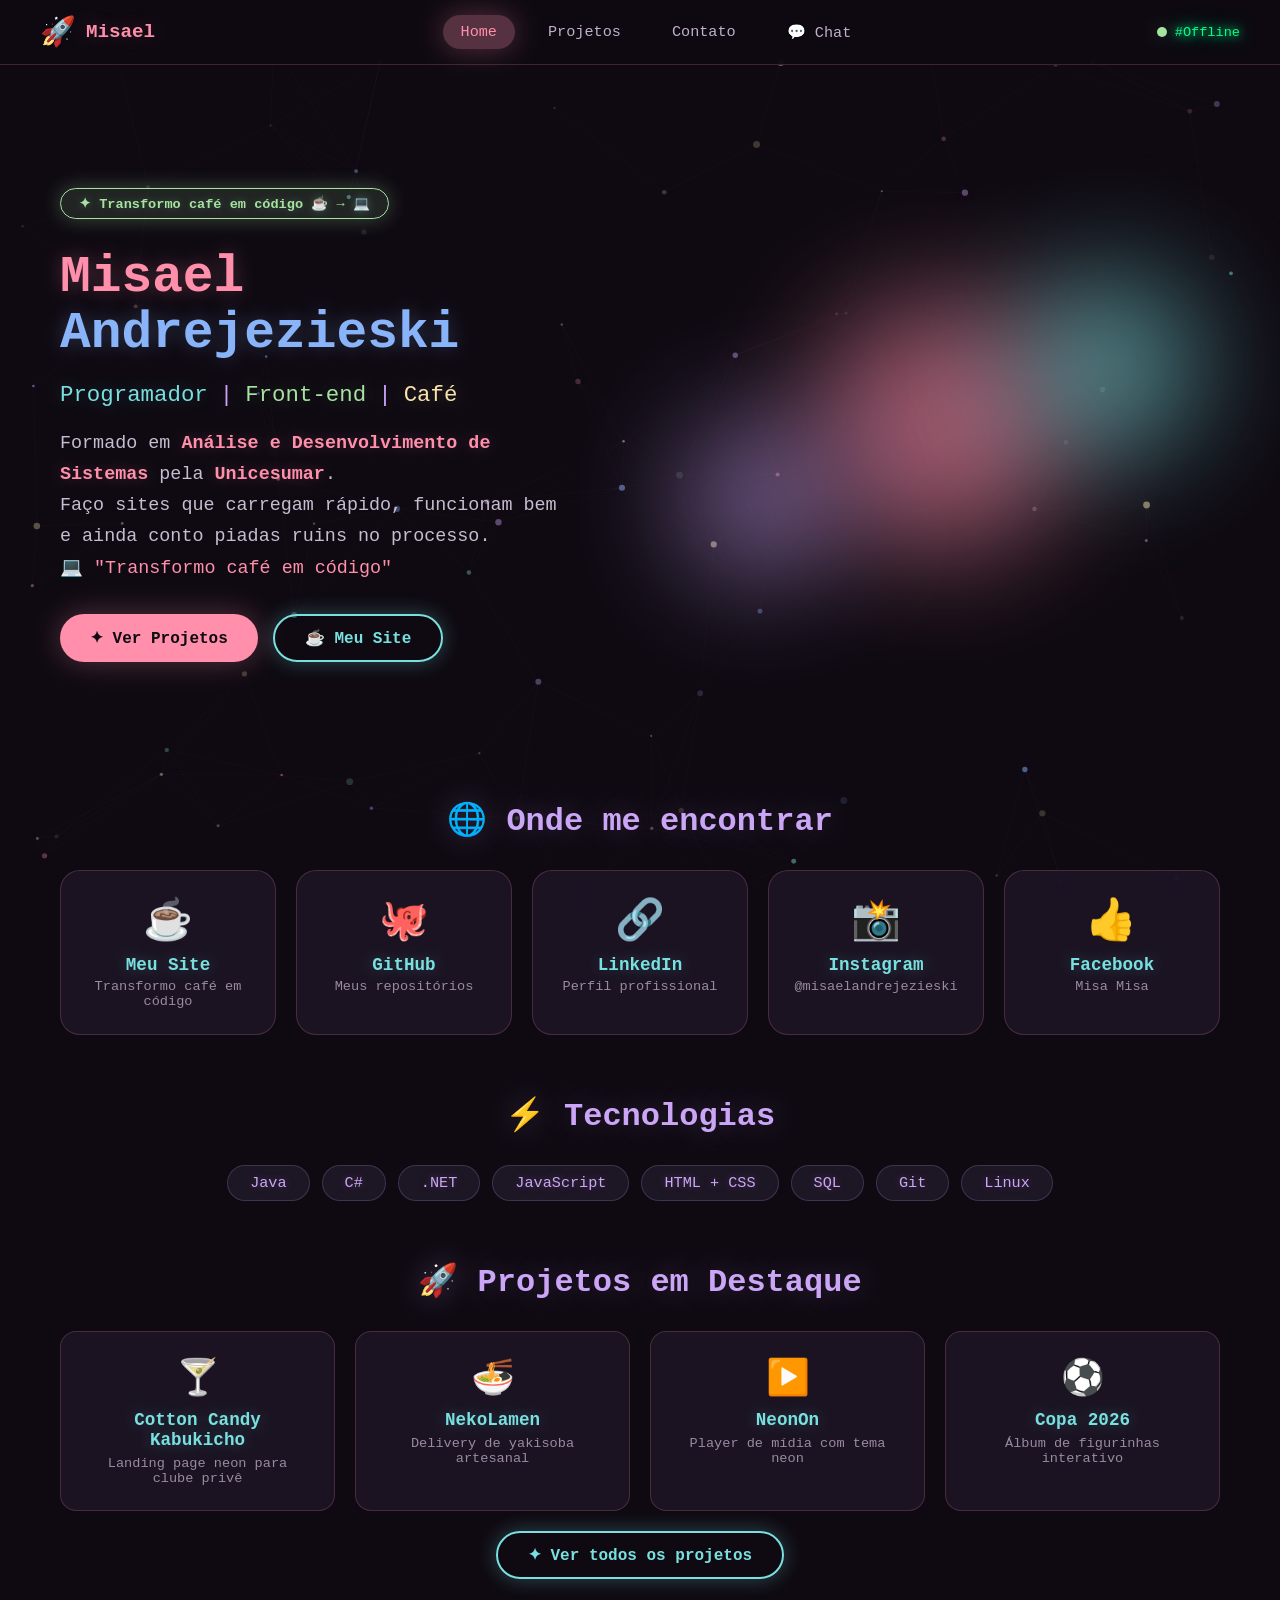
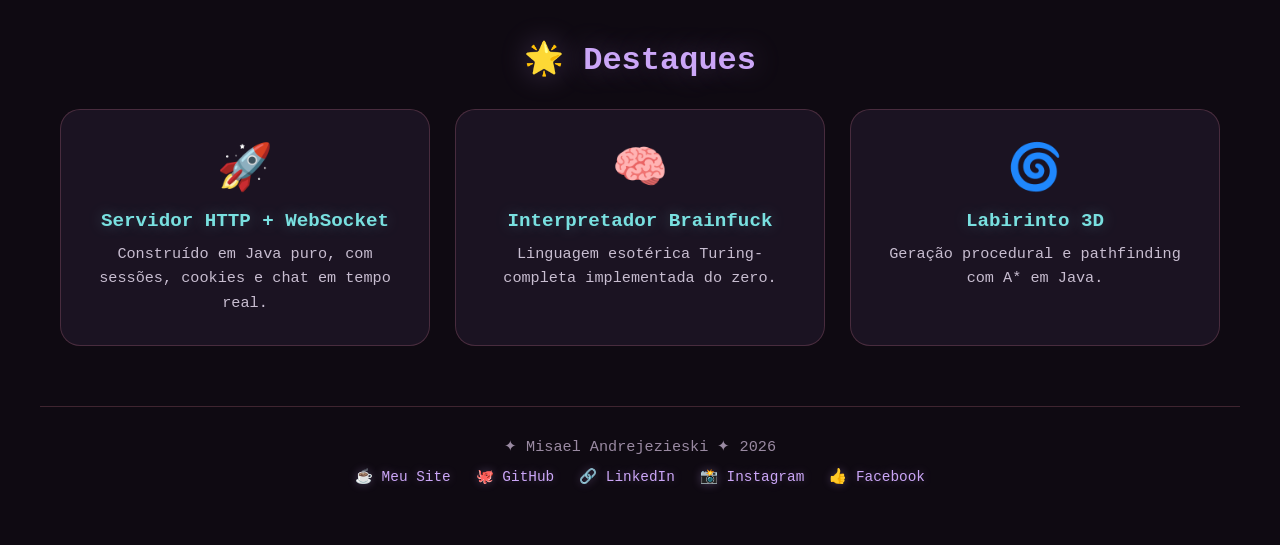
==== public/index.html @ 9b592e74 "update" ====
<!DOCTYPE html>
<html lang="pt-br">
<head>
    <meta charset="UTF-8">
    <meta name="viewport" content="width=device-width, initial-scale=1.0">
    <title>Misael Andrejezieski | Portfólio</title>
    <link rel="stylesheet" href="style.css">
</head>
<body>
    <canvas id="particles"></canvas>

    <nav class="navbar">
        <div class="nav-container">
            <div class="nav-brand">
                <span class="logo">🚀</span>
                <span class="glitch-text" data-text="Misael">Misael</span>
            </div>
            <ul class="nav-menu">
                <li><a href="/" class="active">Home</a></li>
                <li><a href="/projetos">Projetos</a></li>
                <li><a href="/contato">Contato</a></li>
                <li><a href="/ws">💬 Chat</a></li>
            </ul>
            <div class="nav-status">
                <span class="status-dot online"></span>
                <span class="neon-text">#Online</span>
            </div>
        </div>
    </nav>

    <main>
        <section class="hero">
            <div class="hero-content">
                <div class="hero-badge">
                    <span class="neon-badge">✦ Transformo café em código ☕ → 💻</span>
                </div>
                <h1 class="hero-title">
                    <span class="neon-text-pink">Misael</span>
                    <span class="neon-text-blue">Andrejezieski</span>
                </h1>
                <h2 class="hero-subtitle">
                    <span class="neon-text-cyan">Programador</span>
                    <span class="neon-text-purple">|</span>
                    <span class="neon-text-green">Front-end</span>
                    <span class="neon-text-purple">|</span>
                    <span class="neon-text-yellow">Café</span>
                </h2>
                <p class="hero-description">
                    Formado em <strong>Análise e Desenvolvimento de Sistemas</strong> pela <strong>Unicesumar</strong>.<br>
                    Faço sites que carregam rápido, funcionam bem e ainda conto piadas ruins no processo.<br>
                    <span style="color: var(--neon-pink);">💻 "Transformo café em código"</span>
                </p>
                <div class="hero-buttons">
                    <a href="/projetos" class="btn neon-btn-primary">✦ Ver Projetos</a>
                    <a href="https://misaandrejezieski.github.io/Misa/" target="_blank" class="btn neon-btn-secondary">☕ Meu Site</a>
                </div>
            </div>
            <div class="hero-illustration">
                <div class="neon-orb pink"></div>
                <div class="neon-orb cyan"></div>
                <div class="neon-orb purple"></div>
            </div>
        </section>

        <section class="social-links">
            <h2 class="neon-subtitle">🌐 Onde me encontrar</h2>
            <div class="social-grid">
                <a href="https://misaandrejezieski.github.io/Misa/" target="_blank" class="social-card neon-card">
                    <span class="social-icon">☕</span>
                    <span class="social-name">Meu Site</span>
                    <span class="social-desc">Transformo café em código</span>
                </a>
                <a href="https://github.com/MisaAndrejezieski" target="_blank" class="social-card neon-card">
                    <span class="social-icon">🐙</span>
                    <span class="social-name">GitHub</span>
                    <span class="social-desc">Meus repositórios</span>
                </a>
                <a href="https://www.linkedin.com/in/misael-andrejezieski-b4996720a/" target="_blank" class="social-card neon-card">
                    <span class="social-icon">🔗</span>
                    <span class="social-name">LinkedIn</span>
                    <span class="social-desc">Perfil profissional</span>
                </a>
                <a href="https://www.instagram.com/misaelandrejezieski/" target="_blank" class="social-card neon-card">
                    <span class="social-icon">📸</span>
                    <span class="social-name">Instagram</span>
                    <span class="social-desc">@misaelandrejezieski</span>
                </a>
                <a href="https://www.facebook.com/profile.php?id=100034358779961" target="_blank" class="social-card neon-card">
                    <span class="social-icon">👍</span>
                    <span class="social-name">Facebook</span>
                    <span class="social-desc">Misa Misa</span>
                </a>
            </div>
        </section>

        <section class="skills">
            <h2 class="neon-subtitle">⚡ Tecnologias</h2>
            <div class="skills-grid">
                <span class="skill-tag neon-tag">Java</span>
                <span class="skill-tag neon-tag">C#</span>
                <span class="skill-tag neon-tag">.NET</span>
                <span class="skill-tag neon-tag">JavaScript</span>
                <span class="skill-tag neon-tag">HTML + CSS</span>
                <span class="skill-tag neon-tag">SQL</span>
                <span class="skill-tag neon-tag">Git</span>
                <span class="skill-tag neon-tag">Linux</span>
            </div>
        </section>

        <section class="projetos-destaque">
            <h2 class="neon-subtitle">🚀 Projetos em Destaque</h2>
            <div class="destaque-grid">
                <a href="https://misaandrejezieski.github.io/Cotton-Candy-Kabukicho/" target="_blank" class="destaque-card neon-card">
                    <span class="destaque-icon">🍸</span>
                    <h3>Cotton Candy Kabukicho</h3>
                    <p>Landing page neon para clube privê</p>
                </a>
                <a href="https://misaandrejezieski.github.io/NekoLamen/" target="_blank" class="destaque-card neon-card">
                    <span class="destaque-icon">🍜</span>
                    <h3>NekoLamen</h3>
                    <p>Delivery de yakisoba artesanal</p>
                </a>
                <a href="https://misaandrejezieski.github.io/NeonOn/" target="_blank" class="destaque-card neon-card">
                    <span class="destaque-icon">▶️</span>
                    <h3>NeonOn</h3>
                    <p>Player de mídia com tema neon</p>
                </a>
                <a href="https://misaandrejezieski.github.io/Copa-2026/" target="_blank" class="destaque-card neon-card">
                    <span class="destaque-icon">⚽</span>
                    <h3>Copa 2026</h3>
                    <p>Álbum de figurinhas interativo</p>
                </a>
            </div>
            <div style="text-align: center; margin-top: 20px;">
                <a href="/projetos" class="btn neon-btn-secondary">✦ Ver todos os projetos</a>
            </div>
        </section>

        <section class="highlights">
            <h2 class="neon-subtitle">🌟 Destaques</h2>
            <div class="highlights-grid">
                <div class="highlight-card neon-card">
                    <span class="highlight-icon">🚀</span>
                    <h3>Servidor HTTP + WebSocket</h3>
                    <p>Construído em Java puro, com sessões, cookies e chat em tempo real.</p>
                </div>
                <div class="highlight-card neon-card">
                    <span class="highlight-icon">🧠</span>
                    <h3>Interpretador Brainfuck</h3>
                    <p>Linguagem esotérica Turing-completa implementada do zero.</p>
                </div>
                <div class="highlight-card neon-card">
                    <span class="highlight-icon">🌀</span>
                    <h3>Labirinto 3D</h3>
                    <p>Geração procedural e pathfinding com A* em Java.</p>
                </div>
            </div>
        </section>

        <footer class="neon-footer">
            <p>✦ Misael Andrejezieski ✦ 2026</p>
            <div class="footer-links">
                <a href="https://misaandrejezieski.github.io/Misa/" target="_blank" class="neon-link-footer">☕ Meu Site</a>
                <a href="https://github.com/MisaAndrejezieski" target="_blank" class="neon-link-footer">🐙 GitHub</a>
                <a href="https://www.linkedin.com/in/misael-andrejezieski-b4996720a/" target="_blank" class="neon-link-footer">🔗 LinkedIn</a>
                <a href="https://www.instagram.com/misaelandrejezieski/" target="_blank" class="neon-link-footer">📸 Instagram</a>
                <a href="https://www.facebook.com/profile.php?id=100034358779961" target="_blank" class="neon-link-footer">👍 Facebook</a>
            </div>
        </footer>
    </main>

    <script src="script.js"></script>
</body>
</html>
---- public/style.css ----
/* ========== RESET ========== */
* {
    margin: 0;
    padding: 0;
    box-sizing: border-box;
}

body {
    font-family: 'Segoe UI', 'Courier New', monospace;
    background: #0f0a12;
    color: #e0d6e8;
    min-height: 100vh;
    overflow-x: hidden;
    padding-top: 70px;
}

/* ========== FUNDO COM PARTÍCULAS ========== */
#particles {
    position: fixed;
    top: 0;
    left: 0;
    width: 100%;
    height: 100%;
    z-index: 0;
    pointer-events: none;
}

/* ========== CORES NEON PASTEL ========== */
:root {
    --neon-pink: #ff8fab;
    --neon-pink-glow: rgba(255, 143, 171, 0.3);
    --neon-blue: #89b4fa;
    --neon-blue-glow: rgba(137, 180, 250, 0.3);
    --neon-cyan: #79e0e0;
    --neon-cyan-glow: rgba(121, 224, 224, 0.3);
    --neon-green: #a6e3a1;
    --neon-green-glow: rgba(166, 227, 161, 0.3);
    --neon-purple: #cba6f7;
    --neon-purple-glow: rgba(203, 166, 247, 0.3);
    --neon-yellow: #f9e2af;
    --neon-yellow-glow: rgba(249, 226, 175, 0.3);
    --bg-card: rgba(30, 22, 38, 0.85);
    --border-card: rgba(255, 143, 171, 0.2);
}

/* ========== TEXTO GLITCH ========== */
.glitch-text {
    position: relative;
    color: var(--neon-pink);
    text-shadow: 0 0 20px var(--neon-pink-glow);
    font-weight: 800;
}

.glitch-text::before,
.glitch-text::after {
    content: attr(data-text);
    position: absolute;
    top: 0;
    left: 0;
    width: 100%;
    height: 100%;
    opacity: 0;
}

.glitch-text:hover::before {
    animation: glitch 0.25s infinite;
    color: var(--neon-cyan);
    opacity: 1;
}

.glitch-text:hover::after {
    animation: glitch 0.25s infinite reverse;
    color: var(--neon-purple);
    opacity: 1;
}

@keyframes glitch {
    0% { transform: translate(1px, -1px); }
    25% { transform: translate(-1px, 1px); }
    50% { transform: translate(1px, 1px); }
    75% { transform: translate(-1px, -1px); }
    100% { transform: translate(0px, 0px); }
}

/* ========== TEXTOS NEON ========== */
.neon-text { color: #00ff88; text-shadow: 0 0 10px #00ff88, 0 0 20px #00ff88; }
.neon-text-pink { color: var(--neon-pink); text-shadow: 0 0 20px var(--neon-pink-glow); }
.neon-text-blue { color: var(--neon-blue); text-shadow: 0 0 20px var(--neon-blue-glow); }
.neon-text-cyan { color: var(--neon-cyan); text-shadow: 0 0 20px var(--neon-cyan-glow); }
.neon-text-green { color: var(--neon-green); text-shadow: 0 0 20px var(--neon-green-glow); }
.neon-text-purple { color: var(--neon-purple); text-shadow: 0 0 20px var(--neon-purple-glow); }
.neon-text-yellow { color: var(--neon-yellow); text-shadow: 0 0 20px var(--neon-yellow-glow); }

.neon-title {
    color: #ff00ff;
    font-size: 2.5em;
    text-shadow: 0 0 10px #ff00ff, 0 0 20px #ff00ff, 0 0 40px #ff00ff;
    animation: neonPulse 2s ease-in-out infinite;
}

.neon-subtitle {
    color: var(--neon-purple);
    font-size: 2em;
    font-weight: 700;
    text-shadow: 0 0 30px var(--neon-purple-glow);
    margin-bottom: 30px;
    text-align: center;
}

@keyframes neonPulse {
    0%, 100% { text-shadow: 0 0 10px #ff00ff, 0 0 20px #ff00ff, 0 0 40px #ff00ff; }
    50% { text-shadow: 0 0 20px #ff00ff, 0 0 40px #ff00ff, 0 0 80px #ff00ff; }
}

/* ========== BADGE ========== */
.neon-badge {
    display: inline-block;
    background: rgba(166, 227, 161, 0.12);
    color: var(--neon-green);
    padding: 6px 18px;
    border-radius: 30px;
    border: 1px solid var(--neon-green);
    font-size: 0.85em;
    font-weight: 600;
    text-shadow: 0 0 10px var(--neon-green-glow);
    box-shadow: 0 0 20px var(--neon-green-glow);
    animation: pulseBadge 2s ease-in-out infinite;
}

@keyframes pulseBadge {
    0%, 100% { box-shadow: 0 0 20px var(--neon-green-glow); }
    50% { box-shadow: 0 0 40px var(--neon-green-glow), 0 0 60px var(--neon-green-glow); }
}

/* ========== NAVBAR ========== */
.navbar {
    position: fixed;
    top: 0;
    left: 0;
    right: 0;
    background: rgba(15, 10, 18, 0.92);
    backdrop-filter: blur(20px);
    border-bottom: 1px solid var(--border-card);
    z-index: 1000;
    padding: 0 20px;
    height: 65px;
    display: flex;
    align-items: center;
}

.nav-container {
    max-width: 1200px;
    width: 100%;
    margin: 0 auto;
    display: flex;
    align-items: center;
    justify-content: space-between;
}

.nav-brand {
    display: flex;
    align-items: center;
    gap: 10px;
    font-size: 1.2em;
    font-weight: 800;
}

.nav-brand .logo {
    font-size: 1.5em;
    animation: float 3s ease-in-out infinite;
}

@keyframes float {
    0%, 100% { transform: translateY(0); }
    50% { transform: translateY(-4px); }
}

.nav-menu {
    display: flex;
    list-style: none;
    gap: 15px;
}

.nav-menu a {
    color: #c0b0c8;
    text-decoration: none;
    padding: 8px 18px;
    border-radius: 30px;
    transition: all 0.3s;
    font-weight: 500;
    font-size: 0.95em;
}

.nav-menu a:hover {
    color: var(--neon-pink);
    background: var(--neon-pink-glow);
    text-shadow: 0 0 20px var(--neon-pink-glow);
}

.nav-menu a.active {
    color: var(--neon-pink);
    background: var(--neon-pink-glow);
    box-shadow: 0 0 30px var(--neon-pink-glow);
}

.nav-status {
    display: flex;
    align-items: center;
    gap: 8px;
    font-size: 0.85em;
}

.status-dot {
    display: inline-block;
    width: 10px;
    height: 10px;
    border-radius: 50%;
    background: var(--neon-green);
    box-shadow: 0 0 20px var(--neon-green-glow);
    animation: pulse 1.5s ease-in-out infinite;
}

@keyframes pulse {
    0%, 100% { opacity: 1; transform: scale(1); }
    50% { opacity: 0.6; transform: scale(0.8); }
}

/* ========== HERO ========== */
.hero {
    display: grid;
    grid-template-columns: 1fr 1fr;
    gap: 50px;
    align-items: center;
    max-width: 1200px;
    margin: 40px auto 60px;
    padding: 0 20px;
    position: relative;
    z-index: 1;
    min-height: 70vh;
}

@media (max-width: 900px) {
    .hero {
        grid-template-columns: 1fr;
        text-align: center;
    }
}

.hero-content {
    display: flex;
    flex-direction: column;
    gap: 20px;
}

.hero-badge {
    margin-bottom: 10px;
}

.hero-title {
    font-size: 3.2em;
    font-weight: 800;
    line-height: 1.1;
}

.hero-title span {
    display: inline-block;
}

.hero-subtitle {
    font-size: 1.4em;
    font-weight: 400;
    display: flex;
    gap: 12px;
    flex-wrap: wrap;
}

@media (max-width: 900px) {
    .hero-subtitle {
        justify-content: center;
    }
}

.hero-description {
    font-size: 1.15em;
    line-height: 1.7;
    color: #c8bdd0;
    max-width: 500px;
}

@media (max-width: 900px) {
    .hero-description {
        max-width: 100%;
    }
}

.hero-description strong {
    color: var(--neon-pink);
    text-shadow: 0 0 15px var(--neon-pink-glow);
}

.hero-buttons {
    display: flex;
    gap: 15px;
    flex-wrap: wrap;
    margin-top: 10px;
}

@media (max-width: 900px) {
    .hero-buttons {
        justify-content: center;
    }
}

/* ========== BOTÕES ========== */
.btn {
    padding: 12px 30px;
    border-radius: 50px;
    font-weight: 600;
    font-size: 1em;
    text-decoration: none;
    transition: all 0.3s;
    border: none;
    cursor: pointer;
    display: inline-flex;
    align-items: center;
    gap: 8px;
}

.neon-btn-primary {
    background: var(--neon-pink);
    color: #0f0a12;
    box-shadow: 0 0 30px var(--neon-pink-glow);
}

.neon-btn-primary:hover {
    transform: scale(1.05);
    box-shadow: 0 0 50px var(--neon-pink-glow), 0 0 80px var(--neon-pink-glow);
}

.neon-btn-secondary {
    background: transparent;
    color: var(--neon-cyan);
    border: 2px solid var(--neon-cyan);
    box-shadow: 0 0 20px var(--neon-cyan-glow);
}

.neon-btn-secondary:hover {
    background: var(--neon-cyan);
    color: #0f0a12;
    transform: scale(1.05);
    box-shadow: 0 0 40px var(--neon-cyan-glow);
}

/* ========== ESFERAS DECORATIVAS ========== */
.hero-illustration {
    position: relative;
    display: flex;
    justify-content: center;
    align-items: center;
    height: 400px;
}

.neon-orb {
    position: absolute;
    border-radius: 50%;
    filter: blur(60px);
    opacity: 0.6;
    animation: orbFloat 6s ease-in-out infinite;
}

.neon-orb.pink {
    width: 250px;
    height: 250px;
    background: var(--neon-pink);
    animation-delay: 0s;
}

.neon-orb.cyan {
    width: 180px;
    height: 180px;
    background: var(--neon-cyan);
    animation-delay: 2s;
    top: 50px;
    right: 20px;
}

.neon-orb.purple {
    width: 150px;
    height: 150px;
    background: var(--neon-purple);
    animation-delay: 4s;
    bottom: 50px;
    left: 20px;
}

@keyframes orbFloat {
    0%, 100% { transform: translate(0, 0) scale(1); }
    33% { transform: translate(20px, -30px) scale(1.1); }
    66% { transform: translate(-20px, 20px) scale(0.9); }
}

/* ========== SOCIAL LINKS ========== */
.social-links {
    max-width: 1200px;
    margin: 60px auto;
    padding: 0 20px;
    position: relative;
    z-index: 1;
}

.social-grid {
    display: grid;
    grid-template-columns: repeat(auto-fit, minmax(180px, 1fr));
    gap: 20px;
}

.social-card {
    display: flex;
    flex-direction: column;
    align-items: center;
    padding: 25px 20px;
    border-radius: 20px;
    text-decoration: none;
    transition: all 0.3s;
    text-align: center;
    background: var(--bg-card);
    backdrop-filter: blur(10px);
    border: 1px solid var(--border-card);
}

.social-card:hover {
    transform: translateY(-5px);
    border-color: var(--neon-pink);
    box-shadow: 0 0 40px var(--neon-pink-glow);
}

.social-icon {
    font-size: 2.5em;
    margin-bottom: 10px;
}

.social-name {
    color: var(--neon-cyan);
    font-weight: 600;
    font-size: 1.1em;
    text-shadow: 0 0 15px var(--neon-cyan-glow);
}

.social-desc {
    color: #9a8aa2;
    font-size: 0.85em;
    margin-top: 4px;
}

/* ========== SKILLS ========== */
.skills {
    max-width: 1200px;
    margin: 60px auto;
    padding: 0 20px;
    position: relative;
    z-index: 1;
}

.skills-grid {
    display: flex;
    flex-wrap: wrap;
    justify-content: center;
    gap: 12px;
}

.neon-tag {
    background: rgba(203, 166, 247, 0.08);
    color: var(--neon-purple);
    padding: 8px 22px;
    border-radius: 30px;
    border: 1px solid rgba(203, 166, 247, 0.2);
    font-weight: 500;
    font-size: 0.95em;
    transition: all 0.3s;
    text-shadow: 0 0 10px var(--neon-purple-glow);
}

.neon-tag:hover {
    background: rgba(203, 166, 247, 0.15);
    box-shadow: 0 0 30px var(--neon-purple-glow);
    transform: translateY(-2px);
}

/* ========== DESTAQUES HOME ========== */
.projetos-destaque {
    max-width: 1200px;
    margin: 60px auto;
    padding: 0 20px;
    position: relative;
    z-index: 1;
}

.destaque-grid {
    display: grid;
    grid-template-columns: repeat(auto-fit, minmax(220px, 1fr));
    gap: 20px;
    margin-top: 20px;
}

.destaque-card {
    padding: 24px;
    border-radius: 16px;
    text-decoration: none;
    text-align: center;
    transition: all 0.3s;
    background: var(--bg-card);
    backdrop-filter: blur(10px);
    border: 1px solid var(--border-card);
}

.destaque-card:hover {
    transform: translateY(-4px);
    border-color: var(--neon-pink);
    box-shadow: 0 0 40px var(--neon-pink-glow);
}

.destaque-icon {
    font-size: 2.2em;
    display: block;
    margin-bottom: 10px;
}

.destaque-card h3 {
    color: var(--neon-cyan);
    font-size: 1.1em;
    text-shadow: 0 0 15px var(--neon-cyan-glow);
    margin-bottom: 6px;
}

.destaque-card p {
    color: #9a8aa2;
    font-size: 0.85em;
}

/* ========== HIGHLIGHTS ========== */
.highlights {
    max-width: 1200px;
    margin: 60px auto;
    padding: 0 20px;
    position: relative;
    z-index: 1;
}

.highlights-grid {
    display: grid;
    grid-template-columns: repeat(auto-fit, minmax(280px, 1fr));
    gap: 25px;
}

.highlight-card {
    padding: 30px;
    text-align: center;
    transition: all 0.3s;
    border-radius: 20px;
    background: var(--bg-card);
    backdrop-filter: blur(10px);
    border: 1px solid var(--border-card);
}

.highlight-card:hover {
    transform: translateY(-5px);
    border-color: var(--neon-pink);
    box-shadow: 0 0 40px var(--neon-pink-glow);
}

.highlight-icon {
    font-size: 2.8em;
    display: block;
    margin-bottom: 15px;
}

.highlight-card h3 {
    color: var(--neon-cyan);
    font-size: 1.2em;
    text-shadow: 0 0 15px var(--neon-cyan-glow);
    margin-bottom: 10px;
}

.highlight-card p {
    color: #c8bdd0;
    font-size: 0.95em;
    line-height: 1.6;
}

/* ========== PROJETOS ========== */
.projetos-grid {
    display: grid;
    grid-template-columns: repeat(auto-fit, minmax(300px, 1fr));
    gap: 25px;
    max-width: 1200px;
    margin: 40px auto;
    padding: 0 20px;
    position: relative;
    z-index: 1;
}

.projeto-card {
    padding: 28px;
    border-radius: 20px;
    transition: all 0.4s ease;
    text-align: left;
    background: var(--bg-card);
    backdrop-filter: blur(10px);
    border: 1px solid var(--border-card);
}

.projeto-card:hover {
    transform: translateY(-6px) scale(1.01);
    box-shadow: 0 0 50px rgba(255, 143, 171, 0.15);
}

.projeto-card .projeto-icon {
    font-size: 2.8em;
    margin-bottom: 15px;
    display: block;
}

.projeto-card h3 {
    font-size: 1.4em;
    margin-bottom: 10px;
    text-shadow: 0 0 20px currentColor;
}

.projeto-card p {
    color: #c8bdd0;
    line-height: 1.6;
    margin-bottom: 15px;
    font-size: 0.95em;
}

.projeto-card .projeto-tags {
    display: flex;
    flex-wrap: wrap;
    gap: 8px;
    margin-bottom: 18px;
}

.projeto-card .projeto-tags span {
    background: rgba(137, 180, 250, 0.08);
    color: var(--neon-blue);
    padding: 4px 14px;
    border-radius: 20px;
    font-size: 0.75em;
    border: 1px solid rgba(137, 180, 250, 0.12);
    font-weight: 500;
}

.projeto-card .projeto-link {
    display: inline-flex;
    align-items: center;
    gap: 6px;
    color: var(--neon-cyan);
    text-decoration: none;
    font-weight: 600;
    transition: all 0.3s;
    text-shadow: 0 0 10px var(--neon-cyan-glow);
    font-size: 0.95em;
    border-bottom: 1px solid transparent;
}

.projeto-card .projeto-link:hover {
    color: var(--neon-pink);
    text-shadow: 0 0 30px var(--neon-pink-glow);
    border-bottom-color: var(--neon-pink);
}

/* ========== CONTATO ========== */
.contato-container {
    max-width: 600px;
    margin: 40px auto;
    padding: 40px;
    border-radius: 20px;
    background: var(--bg-card);
    backdrop-filter: blur(10px);
    border: 1px solid var(--border-card);
    position: relative;
    z-index: 1;
}

.contato-container h2 {
    text-align: center;
    margin-bottom: 30px;
}

.contato-form .form-group {
    margin-bottom: 20px;
}

.contato-form label {
    display: block;
    color: var(--neon-purple);
    font-weight: 500;
    margin-bottom: 6px;
    text-shadow: 0 0 10px var(--neon-purple-glow);
}

.contato-form input,
.contato-form textarea {
    width: 100%;
    padding: 12px 16px;
    border-radius: 12px;
    border: 1px solid var(--border-card);
    background: rgba(30, 22, 38, 0.6);
    color: #e0d6e8;
    font-size: 1em;
    transition: all 0.3s;
    outline: none;
}

.contato-form input:focus,
.contato-form textarea:focus {
    border-color: var(--neon-pink);
    box-shadow: 0 0 30px var(--neon-pink-glow);
}

.contato-form textarea {
    resize: vertical;
    min-height: 120px;
}

.contato-form .btn {
    width: 100%;
    justify-content: center;
}

/* ========== FOOTER ========== */
.neon-footer {
    max-width: 1200px;
    margin: 60px auto 30px;
    padding: 30px 20px;
    text-align: center;
    border-top: 1px solid var(--border-card);
    position: relative;
    z-index: 1;
}

.neon-footer p {
    color: #9a8aa2;
    font-size: 0.95em;
    font-weight: 400;
}

.footer-links {
    display: flex;
    justify-content: center;
    gap: 25px;
    margin-top: 12px;
    flex-wrap: wrap;
}

.neon-link-footer {
    color: var(--neon-purple);
    text-decoration: none;
    font-size: 0.9em;
    transition: all 0.3s;
    text-shadow: 0 0 10px var(--neon-purple-glow);
}

.neon-link-footer:hover {
    color: var(--neon-pink);
    text-shadow: 0 0 30px var(--neon-pink-glow);
}

/* ========== RESPONSIVO ========== */
@media (max-width: 768px) {
    .nav-menu {
        display: none;
    }

    .hero-title {
        font-size: 2.4em;
    }

    .hero-subtitle {
        font-size: 1.1em;
    }

    .highlights-grid {
        grid-template-columns: 1fr;
    }

    .projetos-grid {
        grid-template-columns: 1fr;
    }

    .contato-container {
        padding: 20px;
    }

    .destaque-grid {
        grid-template-columns: 1fr 1fr;
    }
}

@media (max-width: 480px) {
    .destaque-grid {
        grid-template-columns: 1fr;
    }

    .social-grid {
        grid-template-columns: 1fr 1fr;
    }
}
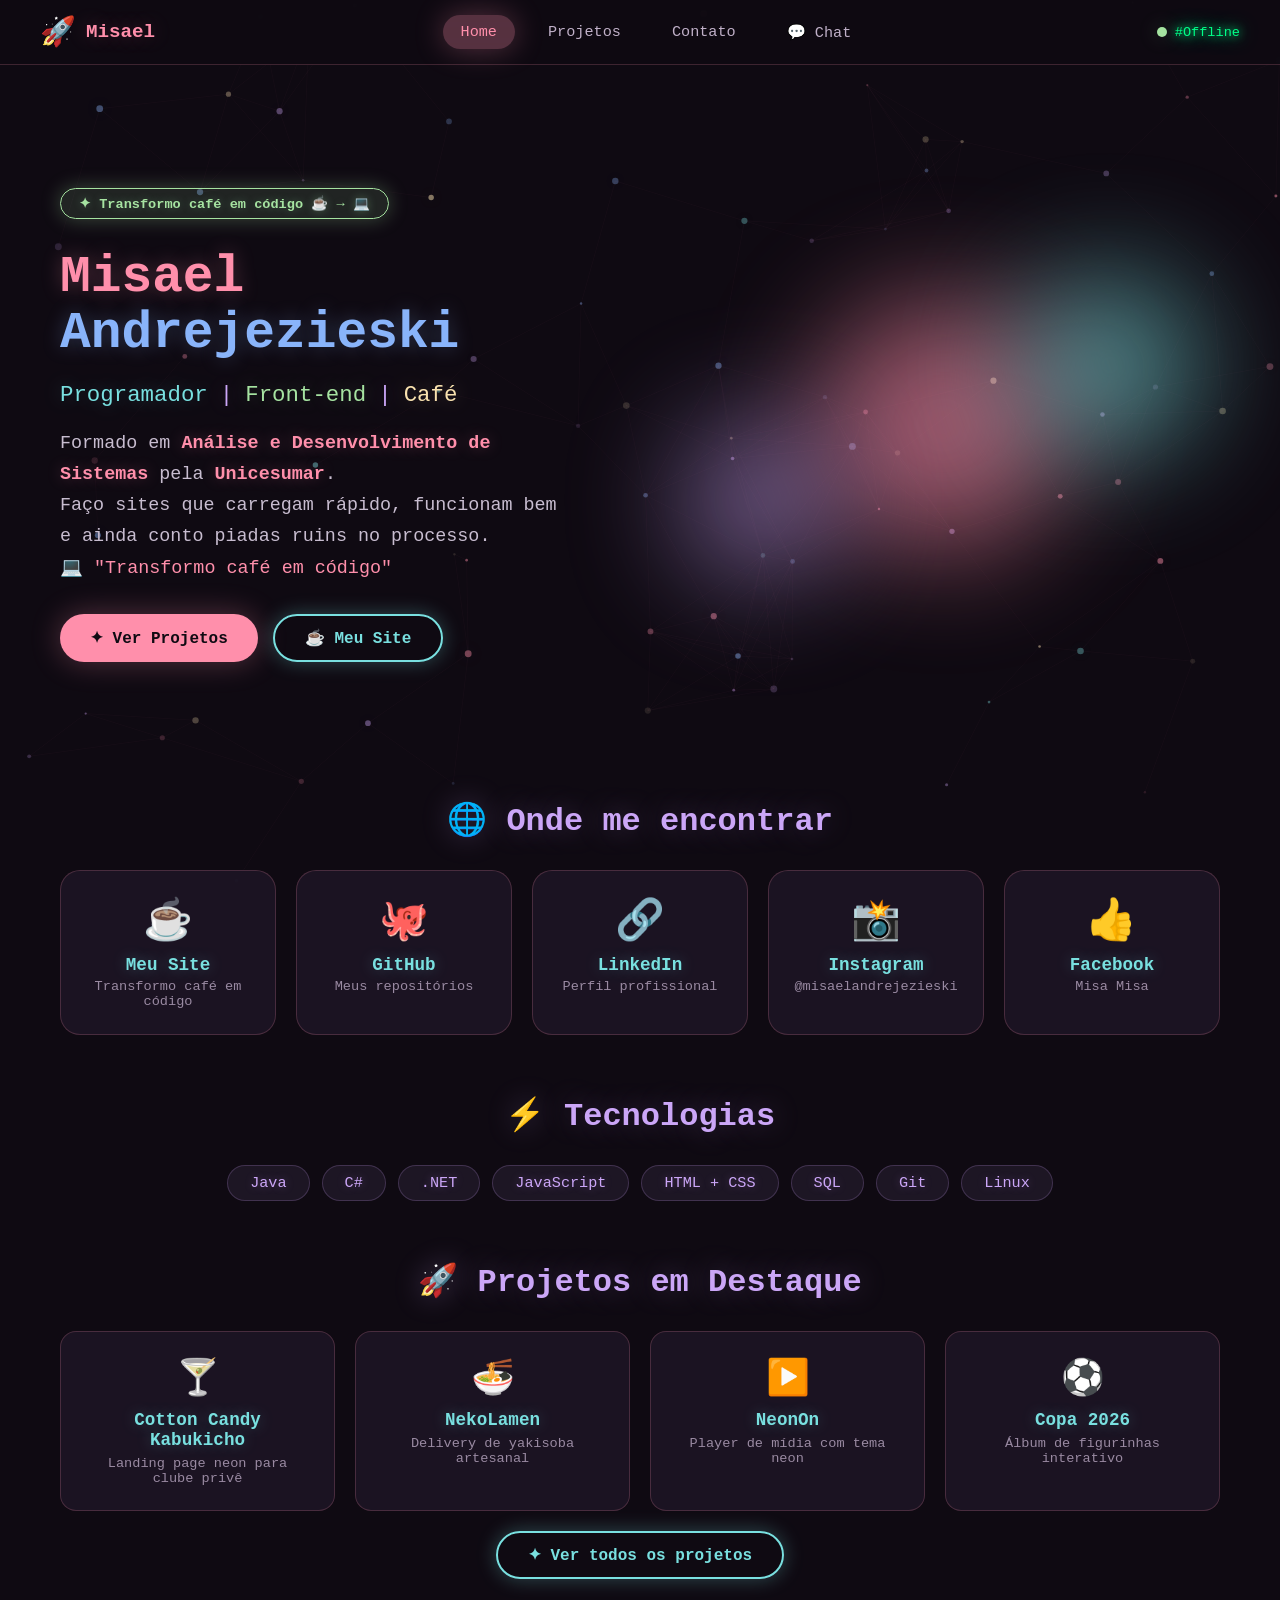
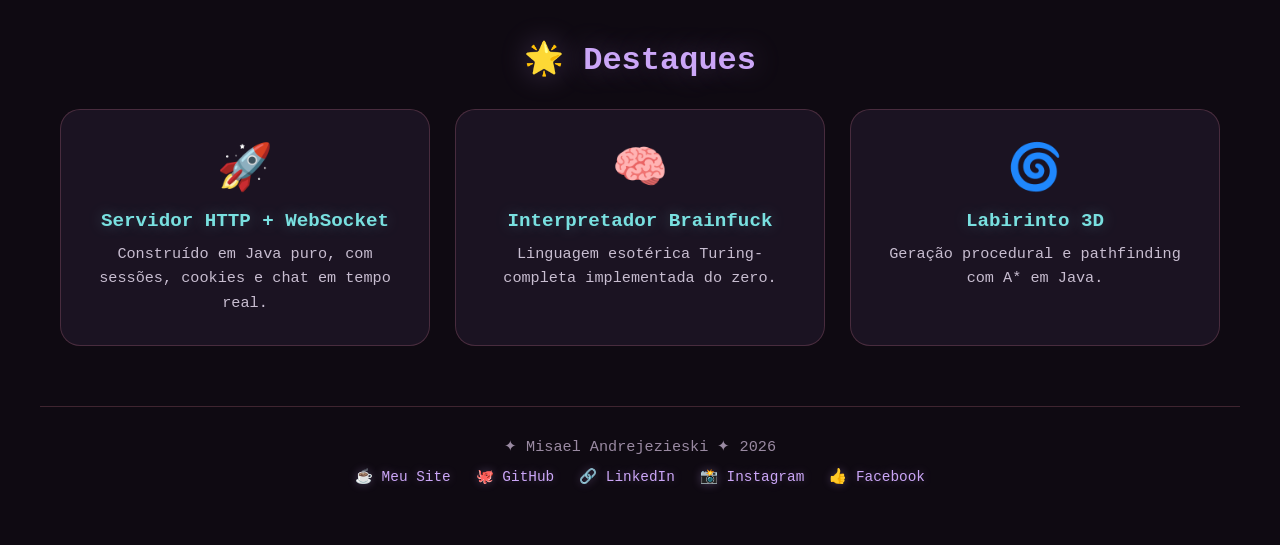
==== commit 0ac51eff: "update e limpeza" ====
--- a/public/index.html
+++ b/public/index.html
@@ -171,4 +171,4 @@
 
     <script src="script.js"></script>
 </body>
-</html>+</html>
--- a/public/style.css
+++ b/public/style.css
@@ -682,11 +682,6 @@
     z-index: 1;
 }
 
-.contato-container h2 {
-    text-align: center;
-    margin-bottom: 30px;
-}
-
 .contato-form .form-group {
     margin-bottom: 20px;
 }
@@ -805,4 +800,4 @@
     .social-grid {
         grid-template-columns: 1fr 1fr;
     }
-}+}
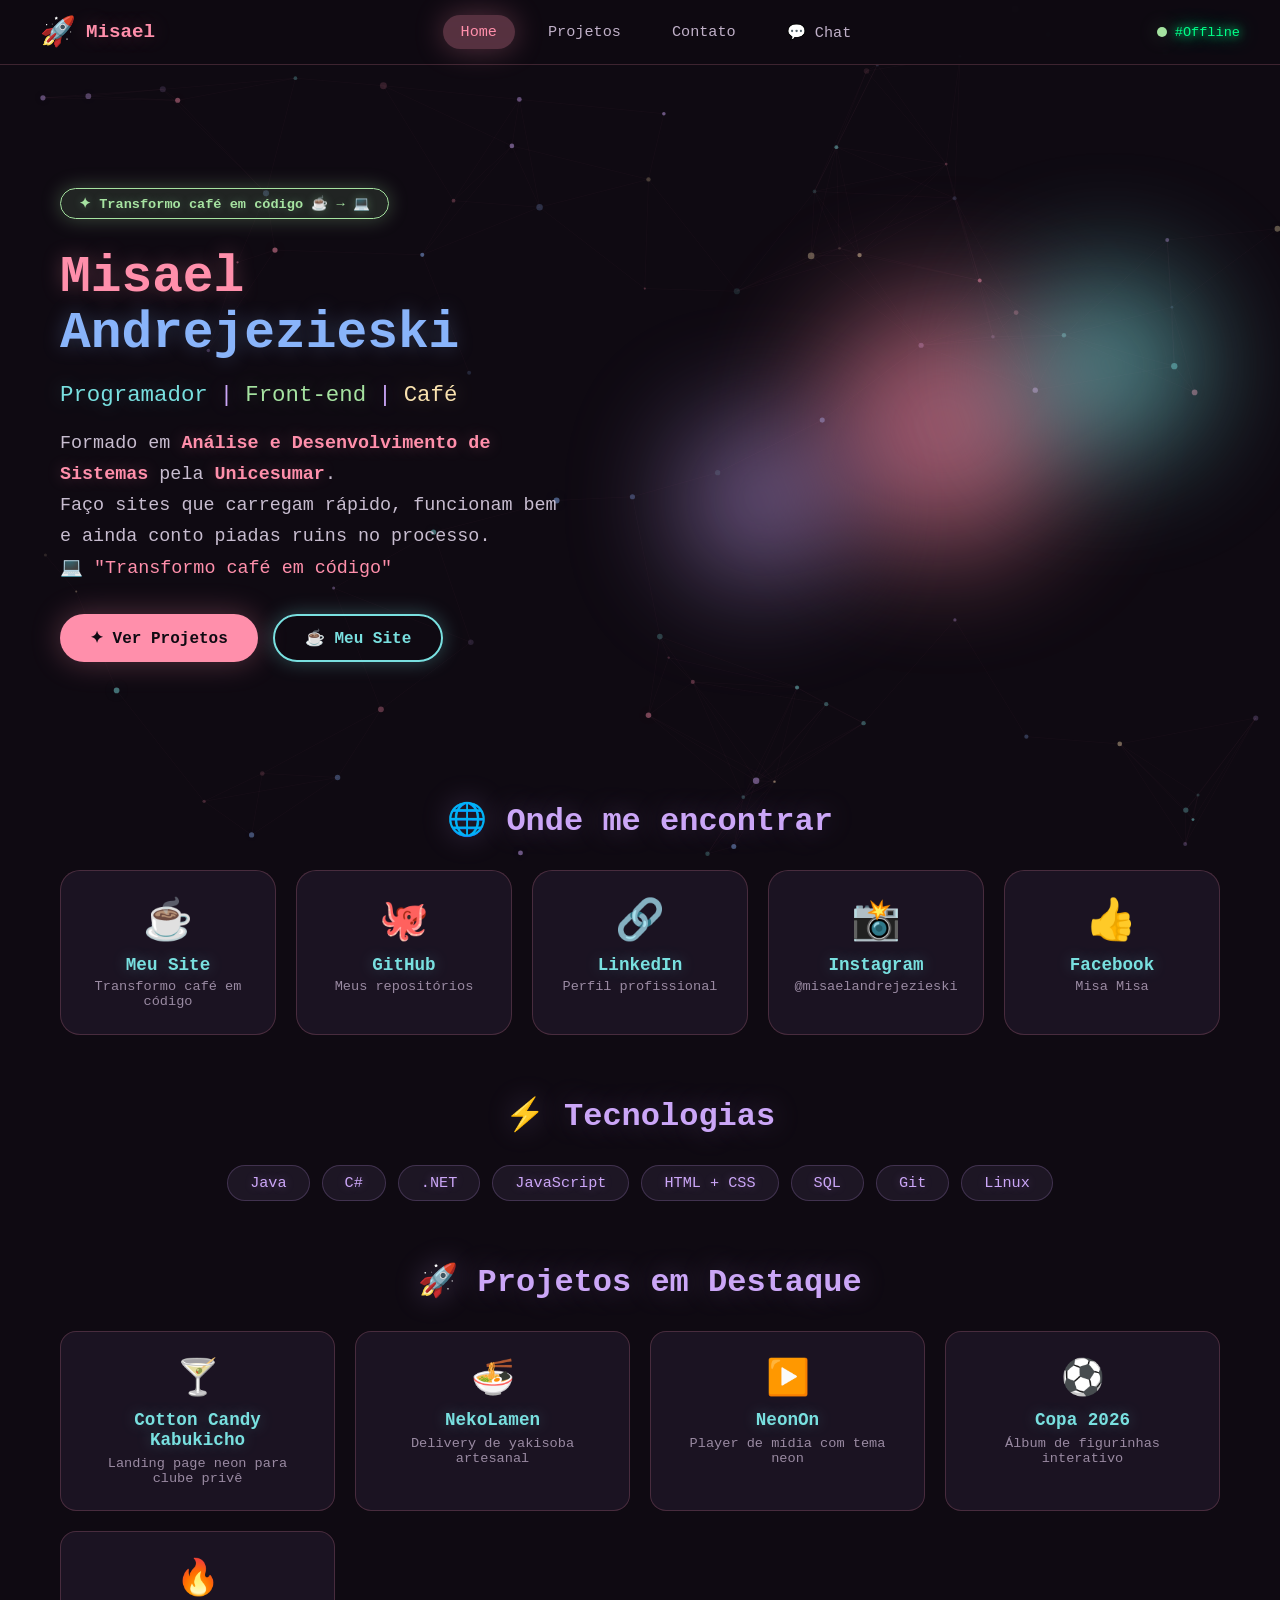
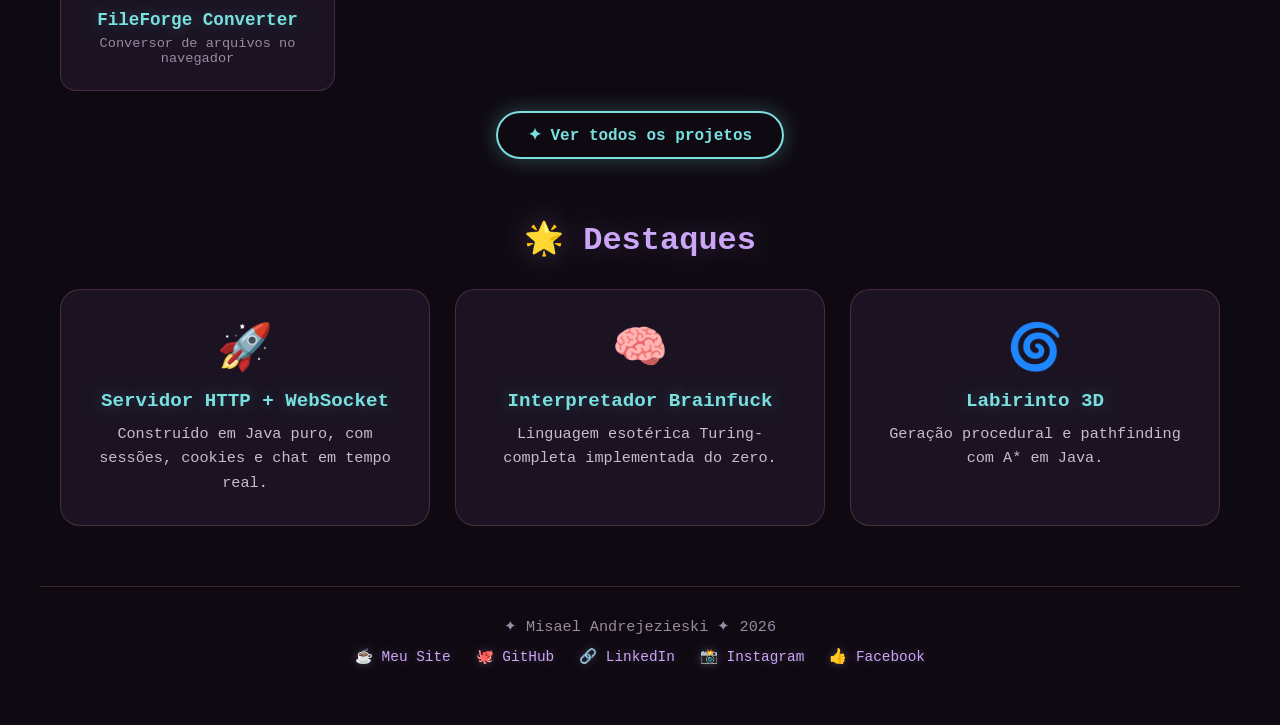
==== commit c06a9501: "Update index.html" ====
--- a/public/index.html
+++ b/public/index.html
@@ -1,11 +1,13 @@
 <!DOCTYPE html>
 <html lang="pt-br">
+
 <head>
     <meta charset="UTF-8">
     <meta name="viewport" content="width=device-width, initial-scale=1.0">
     <title>Misael Andrejezieski | Portfólio</title>
     <link rel="stylesheet" href="style.css">
 </head>
+
 <body>
     <canvas id="particles"></canvas>
 
@@ -46,13 +48,15 @@
                     <span class="neon-text-yellow">Café</span>
                 </h2>
                 <p class="hero-description">
-                    Formado em <strong>Análise e Desenvolvimento de Sistemas</strong> pela <strong>Unicesumar</strong>.<br>
+                    Formado em <strong>Análise e Desenvolvimento de Sistemas</strong> pela
+                    <strong>Unicesumar</strong>.<br>
                     Faço sites que carregam rápido, funcionam bem e ainda conto piadas ruins no processo.<br>
                     <span style="color: var(--neon-pink);">💻 "Transformo café em código"</span>
                 </p>
                 <div class="hero-buttons">
                     <a href="/projetos" class="btn neon-btn-primary">✦ Ver Projetos</a>
-                    <a href="https://misaandrejezieski.github.io/Misa/" target="_blank" class="btn neon-btn-secondary">☕ Meu Site</a>
+                    <a href="https://misaandrejezieski.github.io/Misa/" target="_blank" class="btn neon-btn-secondary">☕
+                        Meu Site</a>
                 </div>
             </div>
             <div class="hero-illustration">
@@ -75,7 +79,8 @@
                     <span class="social-name">GitHub</span>
                     <span class="social-desc">Meus repositórios</span>
                 </a>
-                <a href="https://www.linkedin.com/in/misael-andrejezieski-b4996720a/" target="_blank" class="social-card neon-card">
+                <a href="https://www.linkedin.com/in/misael-andrejezieski-b4996720a/" target="_blank"
+                    class="social-card neon-card">
                     <span class="social-icon">🔗</span>
                     <span class="social-name">LinkedIn</span>
                     <span class="social-desc">Perfil profissional</span>
@@ -85,7 +90,8 @@
                     <span class="social-name">Instagram</span>
                     <span class="social-desc">@misaelandrejezieski</span>
                 </a>
-                <a href="https://www.facebook.com/profile.php?id=100034358779961" target="_blank" class="social-card neon-card">
+                <a href="https://www.facebook.com/profile.php?id=100034358779961" target="_blank"
+                    class="social-card neon-card">
                     <span class="social-icon">👍</span>
                     <span class="social-name">Facebook</span>
                     <span class="social-desc">Misa Misa</span>
@@ -110,12 +116,14 @@
         <section class="projetos-destaque">
             <h2 class="neon-subtitle">🚀 Projetos em Destaque</h2>
             <div class="destaque-grid">
-                <a href="https://misaandrejezieski.github.io/Cotton-Candy-Kabukicho/" target="_blank" class="destaque-card neon-card">
+                <a href="https://misaandrejezieski.github.io/Cotton-Candy-Kabukicho/" target="_blank"
+                    class="destaque-card neon-card">
                     <span class="destaque-icon">🍸</span>
                     <h3>Cotton Candy Kabukicho</h3>
                     <p>Landing page neon para clube privê</p>
                 </a>
-                <a href="https://misaandrejezieski.github.io/NekoLamen/" target="_blank" class="destaque-card neon-card">
+                <a href="https://misaandrejezieski.github.io/NekoLamen/" target="_blank"
+                    class="destaque-card neon-card">
                     <span class="destaque-icon">🍜</span>
                     <h3>NekoLamen</h3>
                     <p>Delivery de yakisoba artesanal</p>
@@ -125,10 +133,17 @@
                     <h3>NeonOn</h3>
                     <p>Player de mídia com tema neon</p>
                 </a>
-                <a href="https://misaandrejezieski.github.io/Copa-2026/" target="_blank" class="destaque-card neon-card">
+                <a href="https://misaandrejezieski.github.io/Copa-2026/" target="_blank"
+                    class="destaque-card neon-card">
                     <span class="destaque-icon">⚽</span>
                     <h3>Copa 2026</h3>
                     <p>Álbum de figurinhas interativo</p>
+                </a>
+                <a href="https://misaandrejezieski.github.io/fileforge-converter/" target="_blank"
+                    class="destaque-card neon-card">
+                    <span class="destaque-icon">🔥</span>
+                    <h3>FileForge Converter</h3>
+                    <p>Conversor de arquivos no navegador</p>
                 </a>
             </div>
             <div style="text-align: center; margin-top: 20px;">
@@ -160,15 +175,20 @@
         <footer class="neon-footer">
             <p>✦ Misael Andrejezieski ✦ 2026</p>
             <div class="footer-links">
-                <a href="https://misaandrejezieski.github.io/Misa/" target="_blank" class="neon-link-footer">☕ Meu Site</a>
+                <a href="https://misaandrejezieski.github.io/Misa/" target="_blank" class="neon-link-footer">☕ Meu
+                    Site</a>
                 <a href="https://github.com/MisaAndrejezieski" target="_blank" class="neon-link-footer">🐙 GitHub</a>
-                <a href="https://www.linkedin.com/in/misael-andrejezieski-b4996720a/" target="_blank" class="neon-link-footer">🔗 LinkedIn</a>
-                <a href="https://www.instagram.com/misaelandrejezieski/" target="_blank" class="neon-link-footer">📸 Instagram</a>
-                <a href="https://www.facebook.com/profile.php?id=100034358779961" target="_blank" class="neon-link-footer">👍 Facebook</a>
+                <a href="https://www.linkedin.com/in/misael-andrejezieski-b4996720a/" target="_blank"
+                    class="neon-link-footer">🔗 LinkedIn</a>
+                <a href="https://www.instagram.com/misaelandrejezieski/" target="_blank" class="neon-link-footer">📸
+                    Instagram</a>
+                <a href="https://www.facebook.com/profile.php?id=100034358779961" target="_blank"
+                    class="neon-link-footer">👍 Facebook</a>
             </div>
         </footer>
     </main>
 
     <script src="script.js"></script>
 </body>
-</html>
+
+</html>
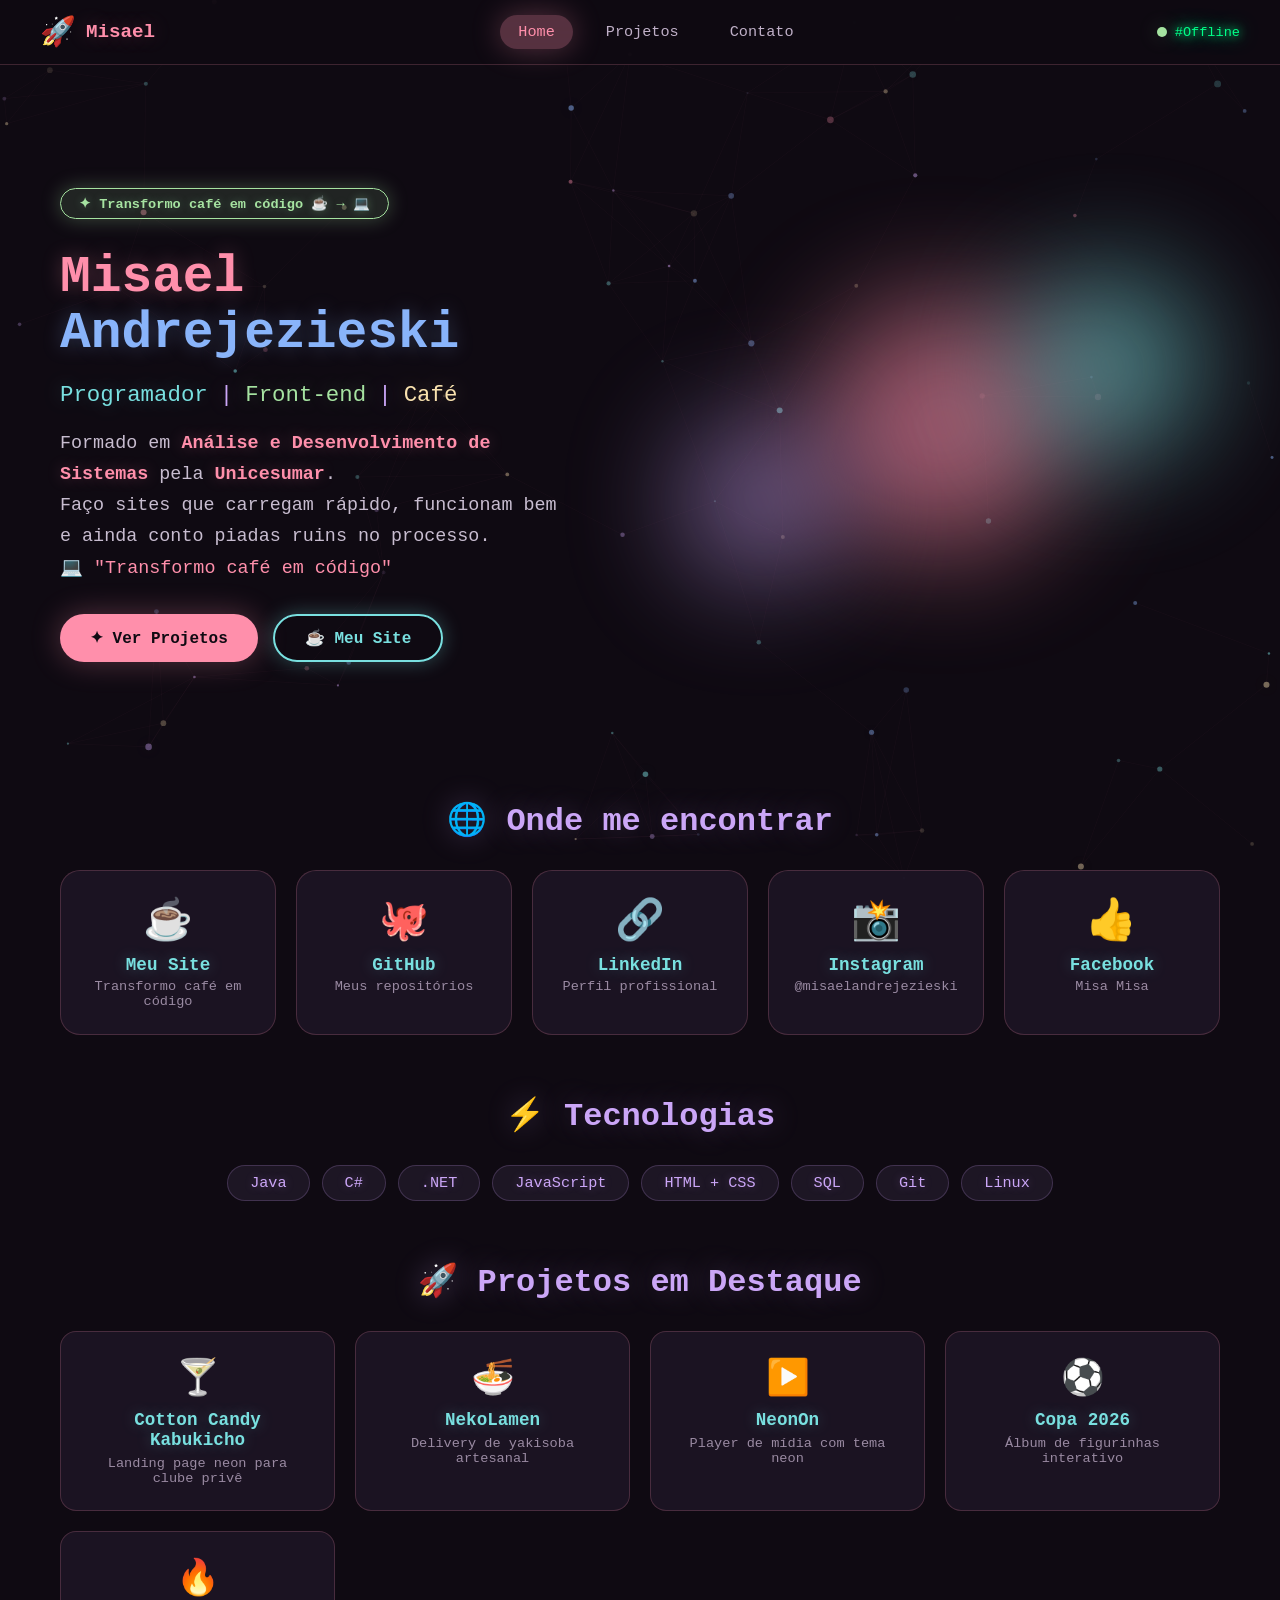
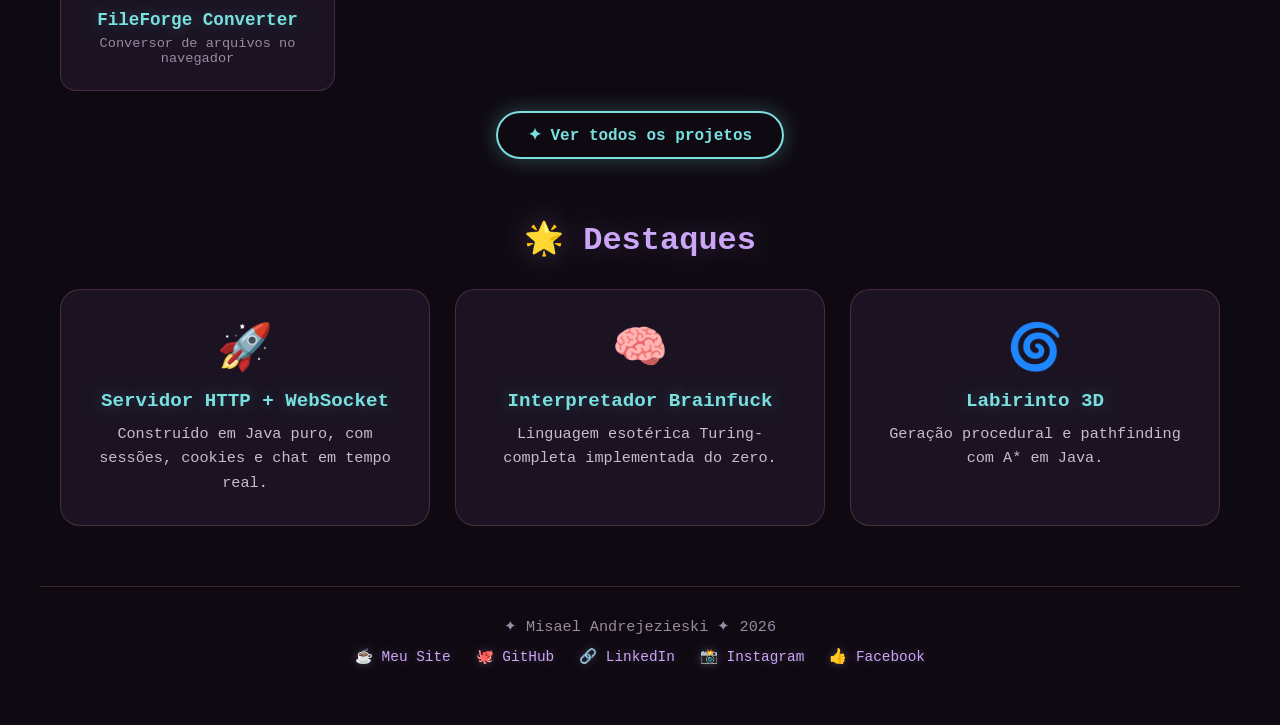
==== commit 8f775691: "Update index.html" ====
--- a/public/index.html
+++ b/public/index.html
@@ -1,13 +1,11 @@
 <!DOCTYPE html>
 <html lang="pt-br">
-
 <head>
     <meta charset="UTF-8">
     <meta name="viewport" content="width=device-width, initial-scale=1.0">
     <title>Misael Andrejezieski | Portfólio</title>
     <link rel="stylesheet" href="style.css">
 </head>
-
 <body>
     <canvas id="particles"></canvas>
 
@@ -21,7 +19,6 @@
                 <li><a href="/" class="active">Home</a></li>
                 <li><a href="/projetos">Projetos</a></li>
                 <li><a href="/contato">Contato</a></li>
-                <li><a href="/ws">💬 Chat</a></li>
             </ul>
             <div class="nav-status">
                 <span class="status-dot online"></span>
@@ -31,6 +28,7 @@
     </nav>
 
     <main>
+        <!-- ========== HERO ========== -->
         <section class="hero">
             <div class="hero-content">
                 <div class="hero-badge">
@@ -48,15 +46,13 @@
                     <span class="neon-text-yellow">Café</span>
                 </h2>
                 <p class="hero-description">
-                    Formado em <strong>Análise e Desenvolvimento de Sistemas</strong> pela
-                    <strong>Unicesumar</strong>.<br>
+                    Formado em <strong>Análise e Desenvolvimento de Sistemas</strong> pela <strong>Unicesumar</strong>.<br>
                     Faço sites que carregam rápido, funcionam bem e ainda conto piadas ruins no processo.<br>
                     <span style="color: var(--neon-pink);">💻 "Transformo café em código"</span>
                 </p>
                 <div class="hero-buttons">
                     <a href="/projetos" class="btn neon-btn-primary">✦ Ver Projetos</a>
-                    <a href="https://misaandrejezieski.github.io/Misa/" target="_blank" class="btn neon-btn-secondary">☕
-                        Meu Site</a>
+                    <a href="https://misaandrejezieski.github.io/Misa/" target="_blank" class="btn neon-btn-secondary">☕ Meu Site</a>
                 </div>
             </div>
             <div class="hero-illustration">
@@ -66,6 +62,7 @@
             </div>
         </section>
 
+        <!-- ========== ONDE ME ENCONTRAR ========== -->
         <section class="social-links">
             <h2 class="neon-subtitle">🌐 Onde me encontrar</h2>
             <div class="social-grid">
@@ -79,8 +76,7 @@
                     <span class="social-name">GitHub</span>
                     <span class="social-desc">Meus repositórios</span>
                 </a>
-                <a href="https://www.linkedin.com/in/misael-andrejezieski-b4996720a/" target="_blank"
-                    class="social-card neon-card">
+                <a href="https://www.linkedin.com/in/misael-andrejezieski-b4996720a/" target="_blank" class="social-card neon-card">
                     <span class="social-icon">🔗</span>
                     <span class="social-name">LinkedIn</span>
                     <span class="social-desc">Perfil profissional</span>
@@ -90,8 +86,7 @@
                     <span class="social-name">Instagram</span>
                     <span class="social-desc">@misaelandrejezieski</span>
                 </a>
-                <a href="https://www.facebook.com/profile.php?id=100034358779961" target="_blank"
-                    class="social-card neon-card">
+                <a href="https://www.facebook.com/profile.php?id=100034358779961" target="_blank" class="social-card neon-card">
                     <span class="social-icon">👍</span>
                     <span class="social-name">Facebook</span>
                     <span class="social-desc">Misa Misa</span>
@@ -99,6 +94,7 @@
             </div>
         </section>
 
+        <!-- ========== SKILLS ========== -->
         <section class="skills">
             <h2 class="neon-subtitle">⚡ Tecnologias</h2>
             <div class="skills-grid">
@@ -113,17 +109,16 @@
             </div>
         </section>
 
+        <!-- ========== PROJETOS EM DESTAQUE ========== -->
         <section class="projetos-destaque">
             <h2 class="neon-subtitle">🚀 Projetos em Destaque</h2>
             <div class="destaque-grid">
-                <a href="https://misaandrejezieski.github.io/Cotton-Candy-Kabukicho/" target="_blank"
-                    class="destaque-card neon-card">
+                <a href="https://misaandrejezieski.github.io/Cotton-Candy-Kabukicho/" target="_blank" class="destaque-card neon-card">
                     <span class="destaque-icon">🍸</span>
                     <h3>Cotton Candy Kabukicho</h3>
                     <p>Landing page neon para clube privê</p>
                 </a>
-                <a href="https://misaandrejezieski.github.io/NekoLamen/" target="_blank"
-                    class="destaque-card neon-card">
+                <a href="https://misaandrejezieski.github.io/NekoLamen/" target="_blank" class="destaque-card neon-card">
                     <span class="destaque-icon">🍜</span>
                     <h3>NekoLamen</h3>
                     <p>Delivery de yakisoba artesanal</p>
@@ -133,14 +128,12 @@
                     <h3>NeonOn</h3>
                     <p>Player de mídia com tema neon</p>
                 </a>
-                <a href="https://misaandrejezieski.github.io/Copa-2026/" target="_blank"
-                    class="destaque-card neon-card">
+                <a href="https://misaandrejezieski.github.io/Copa-2026/" target="_blank" class="destaque-card neon-card">
                     <span class="destaque-icon">⚽</span>
                     <h3>Copa 2026</h3>
                     <p>Álbum de figurinhas interativo</p>
                 </a>
-                <a href="https://misaandrejezieski.github.io/fileforge-converter/" target="_blank"
-                    class="destaque-card neon-card">
+                <a href="https://misaandrejezieski.github.io/fileforge-converter/" target="_blank" class="destaque-card neon-card">
                     <span class="destaque-icon">🔥</span>
                     <h3>FileForge Converter</h3>
                     <p>Conversor de arquivos no navegador</p>
@@ -151,6 +144,7 @@
             </div>
         </section>
 
+        <!-- ========== HIGHLIGHTS ========== -->
         <section class="highlights">
             <h2 class="neon-subtitle">🌟 Destaques</h2>
             <div class="highlights-grid">
@@ -172,23 +166,19 @@
             </div>
         </section>
 
+        <!-- ========== FOOTER ========== -->
         <footer class="neon-footer">
             <p>✦ Misael Andrejezieski ✦ 2026</p>
             <div class="footer-links">
-                <a href="https://misaandrejezieski.github.io/Misa/" target="_blank" class="neon-link-footer">☕ Meu
-                    Site</a>
+                <a href="https://misaandrejezieski.github.io/Misa/" target="_blank" class="neon-link-footer">☕ Meu Site</a>
                 <a href="https://github.com/MisaAndrejezieski" target="_blank" class="neon-link-footer">🐙 GitHub</a>
-                <a href="https://www.linkedin.com/in/misael-andrejezieski-b4996720a/" target="_blank"
-                    class="neon-link-footer">🔗 LinkedIn</a>
-                <a href="https://www.instagram.com/misaelandrejezieski/" target="_blank" class="neon-link-footer">📸
-                    Instagram</a>
-                <a href="https://www.facebook.com/profile.php?id=100034358779961" target="_blank"
-                    class="neon-link-footer">👍 Facebook</a>
+                <a href="https://www.linkedin.com/in/misael-andrejezieski-b4996720a/" target="_blank" class="neon-link-footer">🔗 LinkedIn</a>
+                <a href="https://www.instagram.com/misaelandrejezieski/" target="_blank" class="neon-link-footer">📸 Instagram</a>
+                <a href="https://www.facebook.com/profile.php?id=100034358779961" target="_blank" class="neon-link-footer">👍 Facebook</a>
             </div>
         </footer>
     </main>
 
     <script src="script.js"></script>
 </body>
-
 </html>
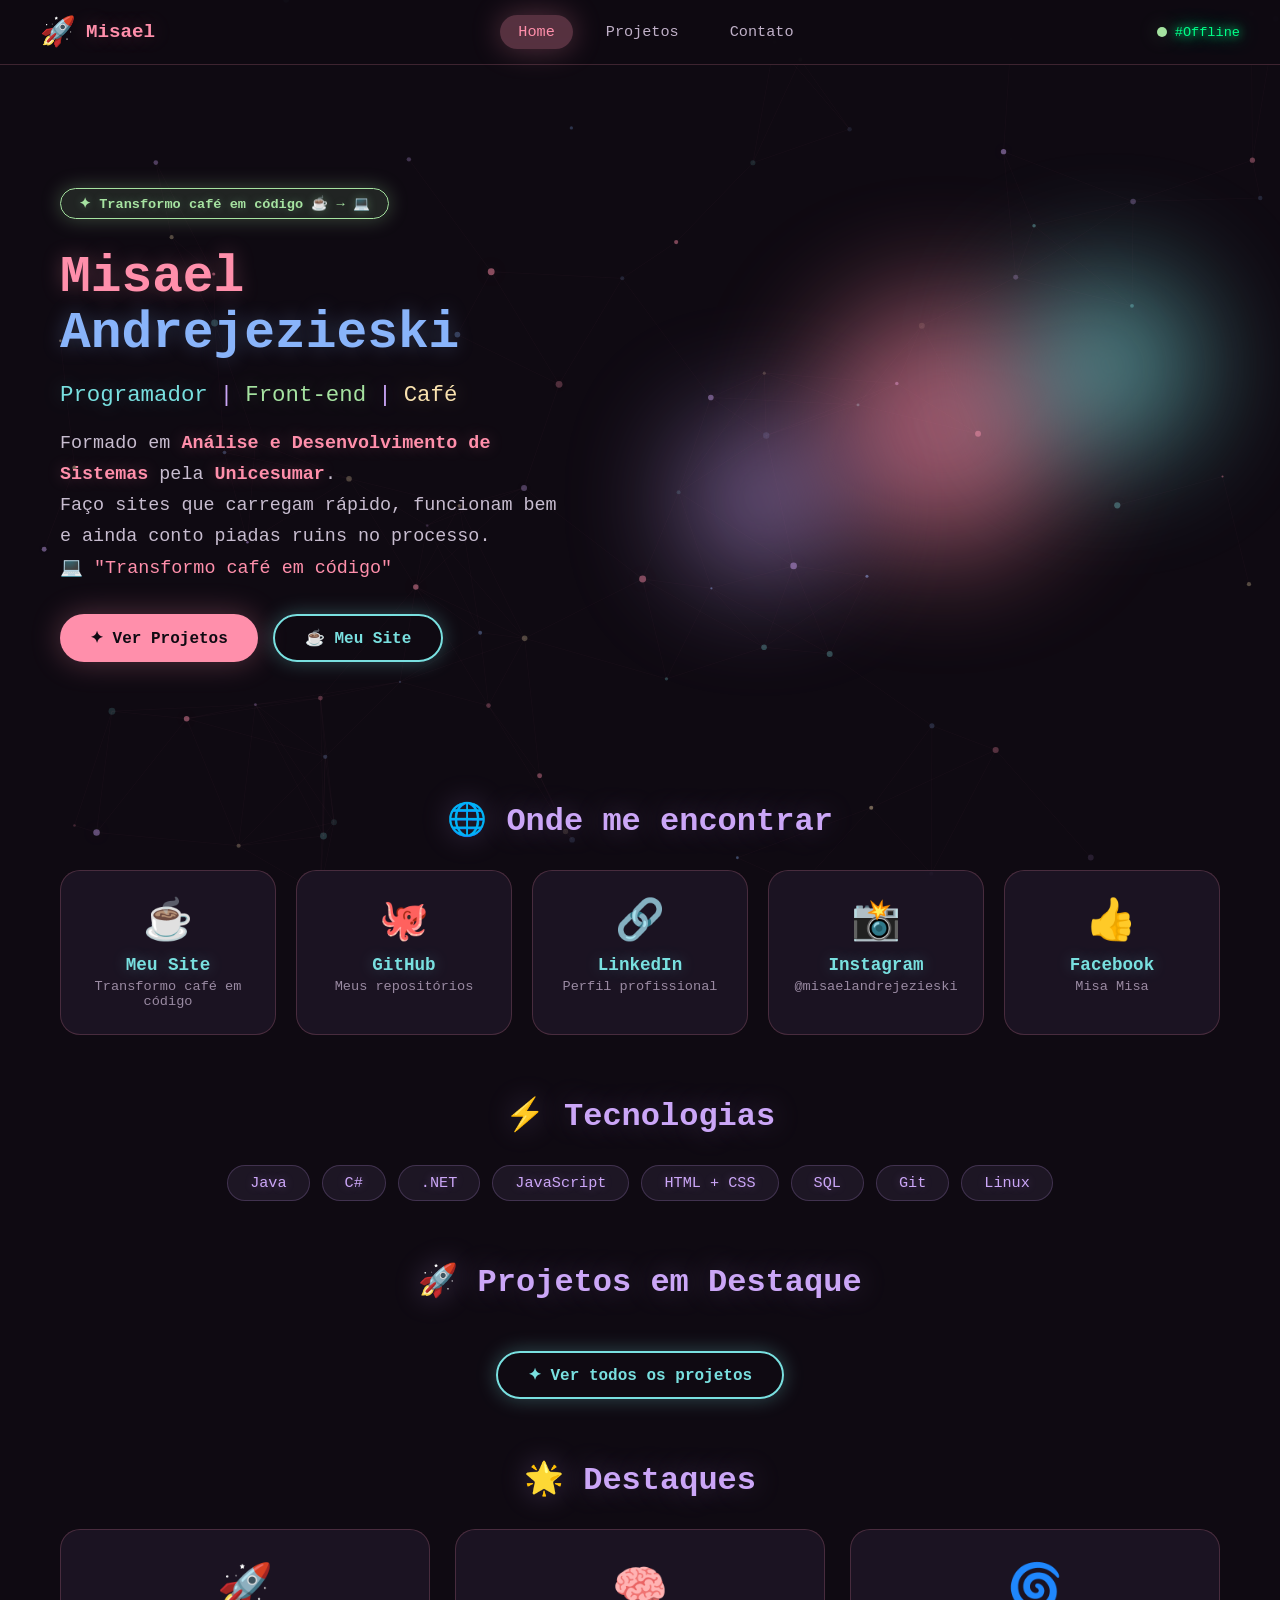
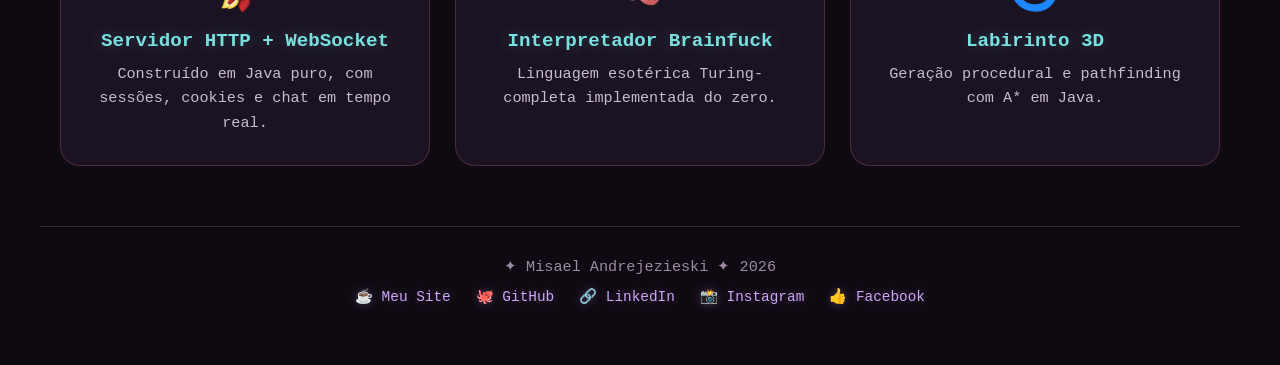
==== commit d474d639: "Update index.html" ====
--- a/public/index.html
+++ b/public/index.html
@@ -112,32 +112,8 @@
         <!-- ========== PROJETOS EM DESTAQUE ========== -->
         <section class="projetos-destaque">
             <h2 class="neon-subtitle">🚀 Projetos em Destaque</h2>
-            <div class="destaque-grid">
-                <a href="https://misaandrejezieski.github.io/Cotton-Candy-Kabukicho/" target="_blank" class="destaque-card neon-card">
-                    <span class="destaque-icon">🍸</span>
-                    <h3>Cotton Candy Kabukicho</h3>
-                    <p>Landing page neon para clube privê</p>
-                </a>
-                <a href="https://misaandrejezieski.github.io/NekoLamen/" target="_blank" class="destaque-card neon-card">
-                    <span class="destaque-icon">🍜</span>
-                    <h3>NekoLamen</h3>
-                    <p>Delivery de yakisoba artesanal</p>
-                </a>
-                <a href="https://misaandrejezieski.github.io/NeonOn/" target="_blank" class="destaque-card neon-card">
-                    <span class="destaque-icon">▶️</span>
-                    <h3>NeonOn</h3>
-                    <p>Player de mídia com tema neon</p>
-                </a>
-                <a href="https://misaandrejezieski.github.io/Copa-2026/" target="_blank" class="destaque-card neon-card">
-                    <span class="destaque-icon">⚽</span>
-                    <h3>Copa 2026</h3>
-                    <p>Álbum de figurinhas interativo</p>
-                </a>
-                <a href="https://misaandrejezieski.github.io/fileforge-converter/" target="_blank" class="destaque-card neon-card">
-                    <span class="destaque-icon">🔥</span>
-                    <h3>FileForge Converter</h3>
-                    <p>Conversor de arquivos no navegador</p>
-                </a>
+            <div class="destaque-grid" id="destaque-container">
+                <!-- Os destaques serão carregados dinamicamente pelo JavaScript -->
             </div>
             <div style="text-align: center; margin-top: 20px;">
                 <a href="/projetos" class="btn neon-btn-secondary">✦ Ver todos os projetos</a>
@@ -179,6 +155,7 @@
         </footer>
     </main>
 
+    <script src="projetos.js"></script>
     <script src="script.js"></script>
 </body>
 </html>
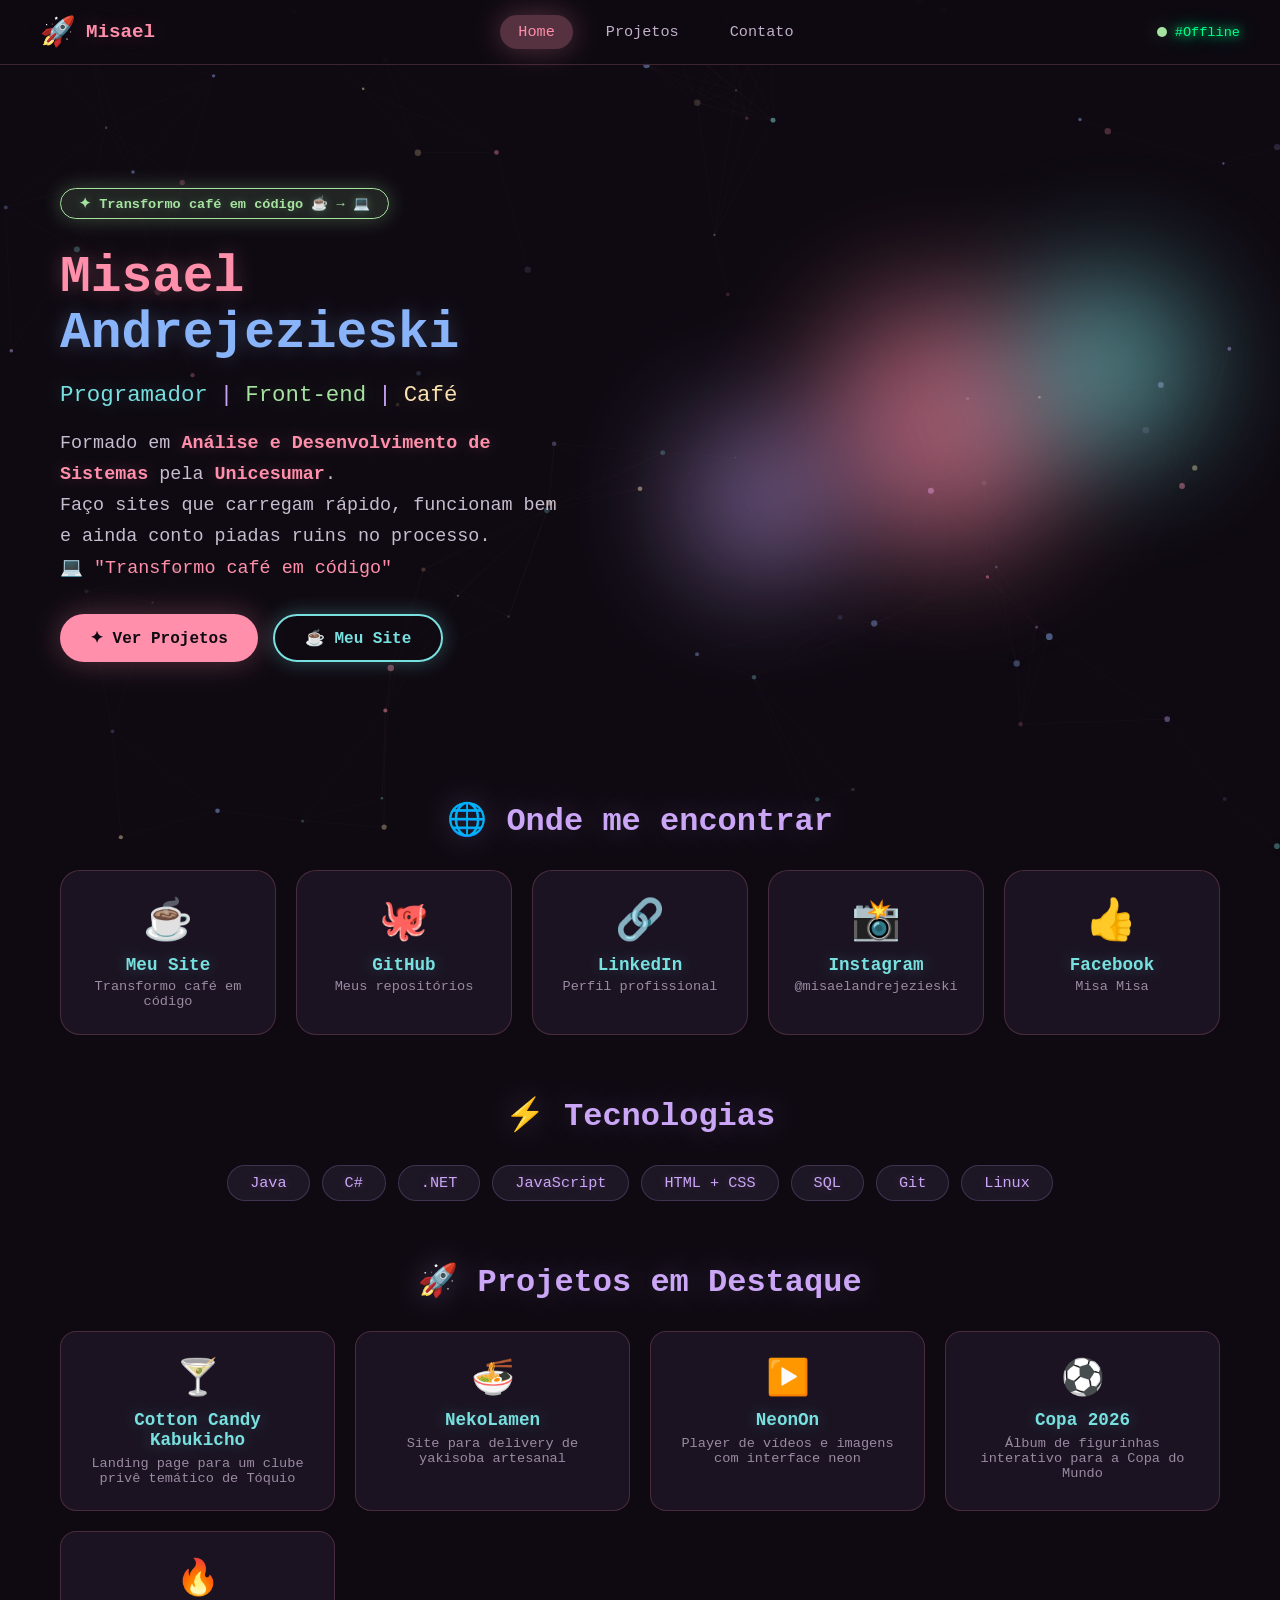
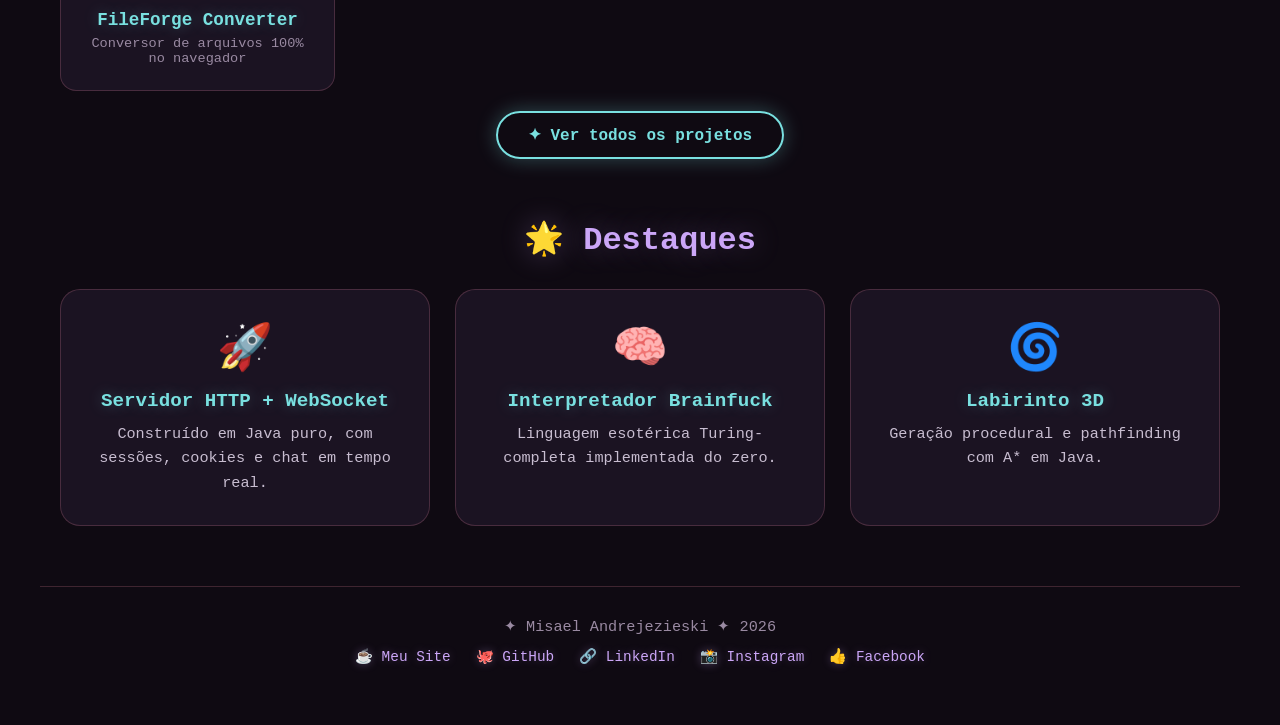
==== commit 50e5c2a8: "Update index.html" ====
--- a/public/index.html
+++ b/public/index.html
@@ -155,6 +155,7 @@
         </footer>
     </main>
 
+    <!-- SCRIPTS NA ORDEM CORRETA -->
     <script src="projetos.js"></script>
     <script src="script.js"></script>
 </body>
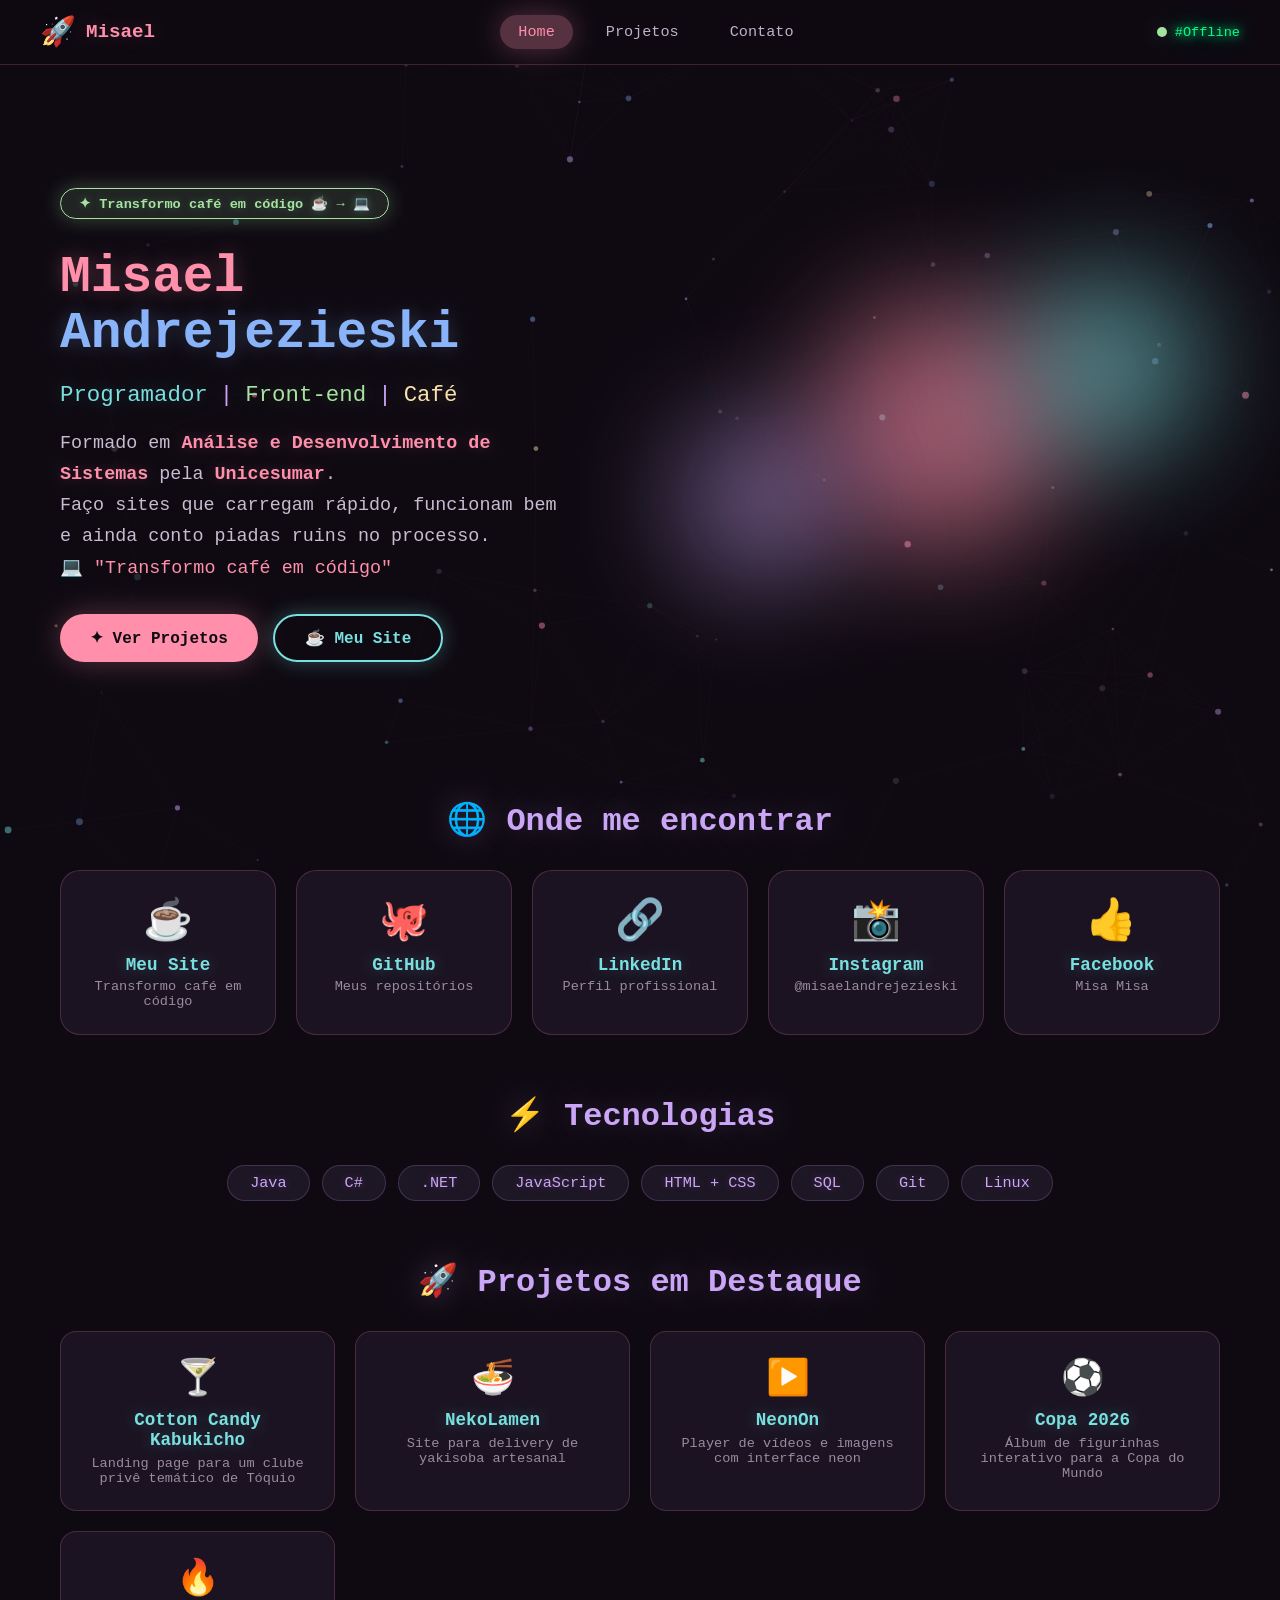
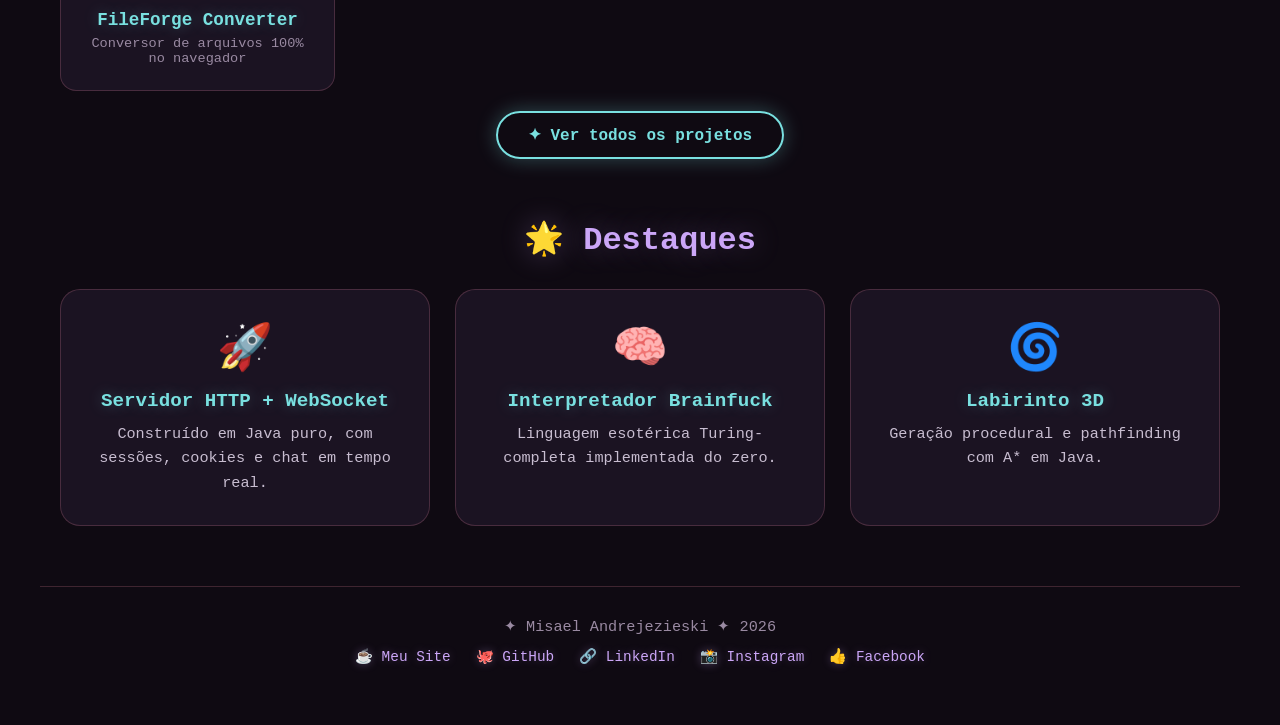
==== commit 98590e66: "Update index.html" ====
--- a/public/index.html
+++ b/public/index.html
@@ -155,8 +155,7 @@
         </footer>
     </main>
 
-    <!-- SCRIPTS NA ORDEM CORRETA -->
-    <script src="projetos.js"></script>
+    <!-- APENAS UM SCRIPT -->
     <script src="script.js"></script>
 </body>
 </html>
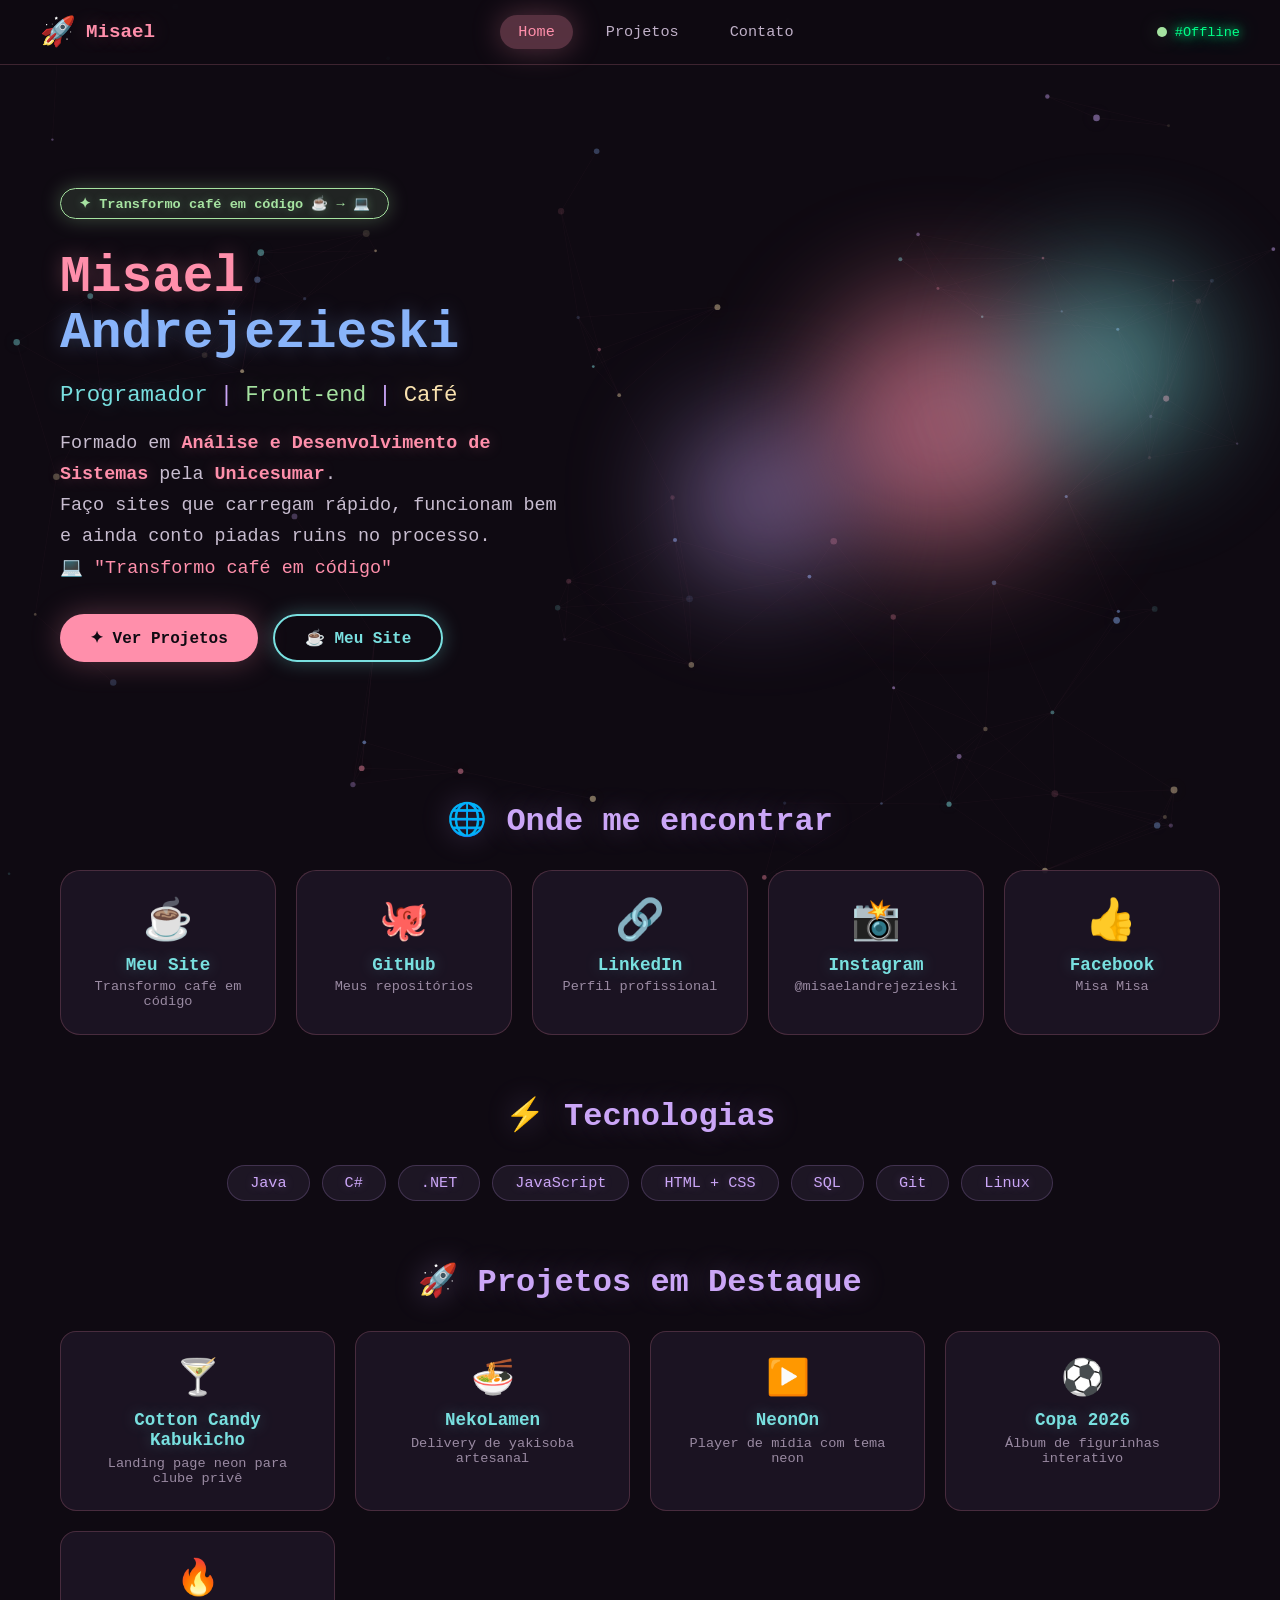
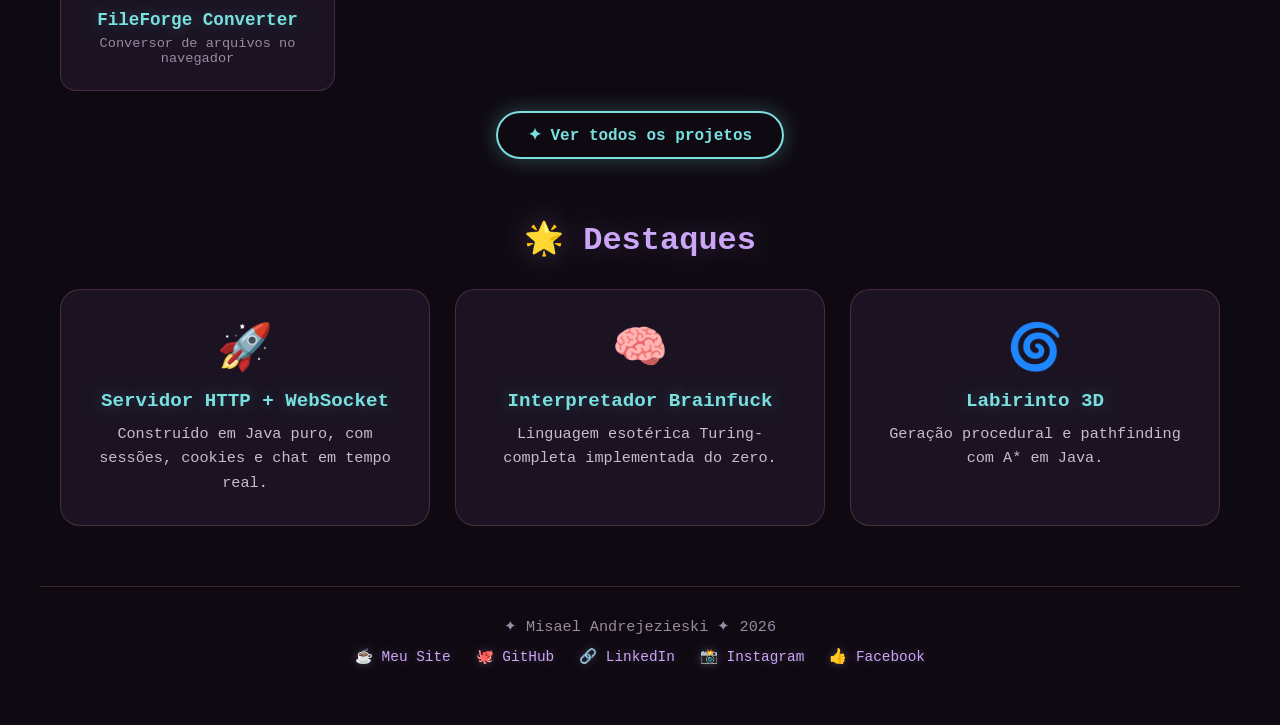
==== commit f8aabf8d: "Update index.html" ====
--- a/public/index.html
+++ b/public/index.html
@@ -28,7 +28,6 @@
     </nav>
 
     <main>
-        <!-- ========== HERO ========== -->
         <section class="hero">
             <div class="hero-content">
                 <div class="hero-badge">
@@ -62,7 +61,6 @@
             </div>
         </section>
 
-        <!-- ========== ONDE ME ENCONTRAR ========== -->
         <section class="social-links">
             <h2 class="neon-subtitle">🌐 Onde me encontrar</h2>
             <div class="social-grid">
@@ -94,7 +92,6 @@
             </div>
         </section>
 
-        <!-- ========== SKILLS ========== -->
         <section class="skills">
             <h2 class="neon-subtitle">⚡ Tecnologias</h2>
             <div class="skills-grid">
@@ -109,18 +106,40 @@
             </div>
         </section>
 
-        <!-- ========== PROJETOS EM DESTAQUE ========== -->
         <section class="projetos-destaque">
             <h2 class="neon-subtitle">🚀 Projetos em Destaque</h2>
-            <div class="destaque-grid" id="destaque-container">
-                <!-- Os destaques serão carregados dinamicamente pelo JavaScript -->
+            <div class="destaque-grid">
+                <a href="https://misaandrejezieski.github.io/Cotton-Candy-Kabukicho/" target="_blank" class="destaque-card neon-card">
+                    <span class="destaque-icon">🍸</span>
+                    <h3>Cotton Candy Kabukicho</h3>
+                    <p>Landing page neon para clube privê</p>
+                </a>
+                <a href="https://misaandrejezieski.github.io/NekoLamen/" target="_blank" class="destaque-card neon-card">
+                    <span class="destaque-icon">🍜</span>
+                    <h3>NekoLamen</h3>
+                    <p>Delivery de yakisoba artesanal</p>
+                </a>
+                <a href="https://misaandrejezieski.github.io/NeonOn/" target="_blank" class="destaque-card neon-card">
+                    <span class="destaque-icon">▶️</span>
+                    <h3>NeonOn</h3>
+                    <p>Player de mídia com tema neon</p>
+                </a>
+                <a href="https://misaandrejezieski.github.io/Copa-2026/" target="_blank" class="destaque-card neon-card">
+                    <span class="destaque-icon">⚽</span>
+                    <h3>Copa 2026</h3>
+                    <p>Álbum de figurinhas interativo</p>
+                </a>
+                <a href="https://misaandrejezieski.github.io/fileforge-converter/" target="_blank" class="destaque-card neon-card">
+                    <span class="destaque-icon">🔥</span>
+                    <h3>FileForge Converter</h3>
+                    <p>Conversor de arquivos no navegador</p>
+                </a>
             </div>
             <div style="text-align: center; margin-top: 20px;">
                 <a href="/projetos" class="btn neon-btn-secondary">✦ Ver todos os projetos</a>
             </div>
         </section>
 
-        <!-- ========== HIGHLIGHTS ========== -->
         <section class="highlights">
             <h2 class="neon-subtitle">🌟 Destaques</h2>
             <div class="highlights-grid">
@@ -142,7 +161,6 @@
             </div>
         </section>
 
-        <!-- ========== FOOTER ========== -->
         <footer class="neon-footer">
             <p>✦ Misael Andrejezieski ✦ 2026</p>
             <div class="footer-links">
@@ -155,7 +173,6 @@
         </footer>
     </main>
 
-    <!-- APENAS UM SCRIPT -->
     <script src="script.js"></script>
 </body>
 </html>
